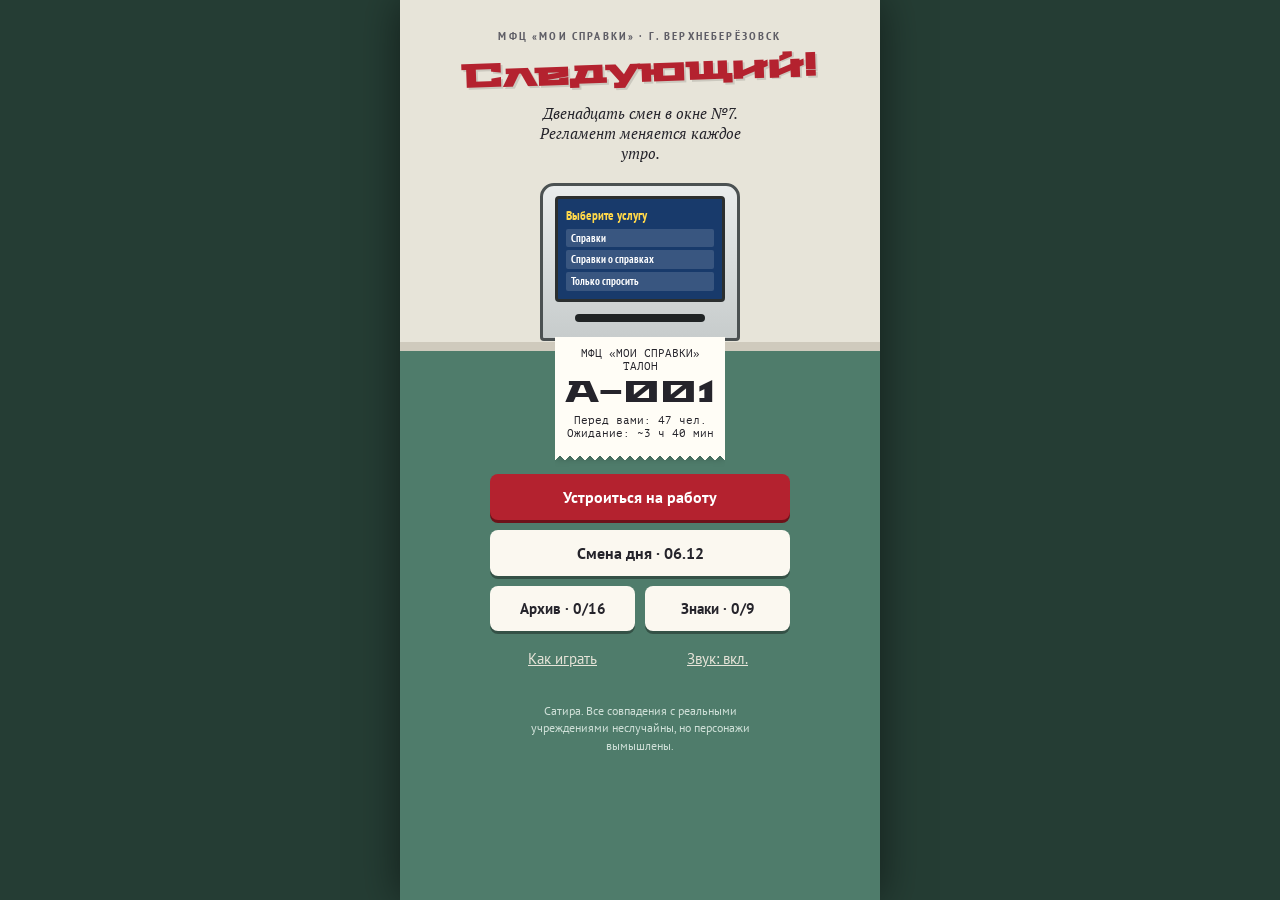
==== okno7/index.html @ 4972ace2 "okno7: difficulty levels, daily shift, achievements, run review, help and hotkeys, link preview - th" ====
<!doctype html>
<html lang="ru">
<head>
<meta charset="utf-8">
<meta name="viewport" content="width=device-width,initial-scale=1,viewport-fit=cover">
<title>Следующий!</title>
<meta name="apple-mobile-web-app-capable" content="yes">
<meta name="mobile-web-app-capable" content="yes">
<meta name="apple-mobile-web-app-status-bar-style" content="black-translucent">
<meta name="apple-mobile-web-app-title" content="Следующий!">
<meta name="theme-color" content="#253d34">
<meta name="format-detection" content="telephone=no">
<meta name="description" content="Браузерная игра-сатира: двенадцать смен в окне №7 МФЦ. Сверяйте документы, ставьте печати, не берите конверты. Регламент меняется каждое утро.">
<link rel="icon" type="image/png" href="apple-touch-icon.png">
<link rel="apple-touch-icon" href="apple-touch-icon.png">
<meta property="og:type" content="website">
<meta property="og:site_name" content="Следующий!">
<meta property="og:title" content="Следующий! — игра про окно №7">
<meta property="og:description" content="Двенадцать смен в МФЦ: печати, подделки, конверты и пирожки. Регламент меняется каждое утро.">
<meta property="og:url" content="https://ngrpv.github.io/okno7/">
<meta property="og:image" content="https://ngrpv.github.io/okno7/og.png">
<meta property="og:image:width" content="1200">
<meta property="og:image:height" content="630">
<meta property="og:locale" content="ru_RU">
<meta name="twitter:card" content="summary_large_image">
<link rel="stylesheet" href="css/fonts.css">
<link rel="stylesheet" href="css/style.css">
</head>
<body>

<div id="app">
  <!-- TITLE -->
  <section class="screen" id="s-title">
    <div class="t-kicker">МФЦ «Мои справки» · г. Верхнеберёзовск</div>
    <h1 class="t-title">Следующий!</h1>
    <p class="t-sub">Двенадцать смен в окне №7. Регламент меняется каждое утро.</p>
    <div class="kiosk" aria-hidden="true">
      <div class="kiosk-body">
        <div class="kiosk-screen"><b>Выберите услугу</b><span>Справки</span><span>Справки о справках</span><span>Только спросить</span></div>
        <div class="kiosk-slot"></div>
      </div>
      <div class="ticket">МФЦ «МОИ СПРАВКИ»<br>ТАЛОН<div class="tn">А-001</div>Перед вами: 47 чел.<br>Ожидание: ~3 ч 40 мин</div>
    </div>
    <div class="t-buttons">
      <button class="btn primary" id="b-new">Устроиться на работу</button>
      <button class="btn" id="b-cont" hidden>Продолжить</button>
      <button class="btn" id="b-daily">Смена дня</button>
      <div class="t-row"><button class="btn" id="b-arch">Архив газет</button><button class="btn" id="b-ach">Знаки отличия</button></div>
      <div class="t-row"><button class="btn ghost" id="b-help">Как играть</button><button class="btn ghost" id="b-mute">Звук: вкл.</button></div>
    </div>
    <p class="t-foot">Сатира. Все совпадения с реальными учреждениями неслучайны, но персонажи вымышлены.</p>
  </section>

  <!-- ROLE -->
  <section class="screen deskbg" id="s-role" hidden>
    <div class="scroll" id="roles"></div>
    <div class="bottombar"><button class="btn" id="b-roleback">Назад</button></div>
  </section>

  <!-- ARCHIVE -->
  <section class="screen deskbg" id="s-arch" hidden>
    <div class="scroll" id="arch"></div>
    <div class="bottombar"><button class="btn primary" id="b-archback">Назад</button></div>
  </section>

  <!-- CONTRACT -->
  <section class="screen deskbg" id="s-sign" hidden>
    <div class="scroll">
      <div class="sheetpaper" id="contract"></div>
    </div>
    <div class="bottombar"><button class="btn primary" id="b-signed">Подписать</button></div>
  </section>

  <!-- BRIEF -->
  <section class="screen deskbg" id="s-brief" hidden>
    <div class="scroll" id="brief"></div>
    <div class="bottombar"><button class="btn primary" id="b-open">Открыть окно</button></div>
  </section>

  <!-- WORK -->
  <section class="screen" id="s-work" hidden>
    <header class="hud">
      <div class="hud-l"><b id="h-day">День 1</b><span class="hud-date f" data-today id="h-date">пн 19.10</span></div>
      <div class="hud-clock" id="h-clock">09:00</div>
      <div class="hud-r"><b id="h-money">0 ₽</b><span id="h-plan">план 0/3</span></div>
      <div class="meters">
        <span class="meter" id="m-loy">Начальство<i><u></u></i></span>
        <span class="meter" id="m-com">Жалобы<i><u></u></i></span>
        <span class="meter" id="m-sus">ОБЭП<i><u></u></i></span>
      </div>
    </header>
    <div class="scene" id="scene">
      <div class="led" id="led">А-000 → ОКНО 7</div>
      <svg class="wclock" viewBox="0 0 44 44" aria-hidden="true"><circle cx="22" cy="22" r="20" fill="#fbfaf4" stroke="#2b2b2b" stroke-width="3"/><g stroke="#2b2b2b" stroke-width="1.5" id="wticks"></g><line id="hh" x1="22" y1="22" x2="22" y2="12" stroke="#2b2b2b" stroke-width="2.6" stroke-linecap="round"/><line id="mh" x1="22" y1="22" x2="22" y2="7" stroke="#2b2b2b" stroke-width="1.6" stroke-linecap="round"/><circle cx="22" cy="22" r="1.8" fill="#b4222f"/></svg>
      <div class="notice"><b>Уважаемые граждане!</b>Окно №7 работает с 9:00 до 18:00. Перерыв с 13:00 до 14:00. Технический перерыв — по мере необходимости.</div>
      <div class="poster" id="poster">Госуслуги — это просто!</div>
      <div class="queue" id="queue" aria-hidden="true"><span style="left:30%;transform:scale(.8)"></span><span style="left:44%;transform:scale(.9);opacity:.45"></span><span style="left:18%;transform:scale(.7);opacity:.4"></span></div>
      <div class="blogger" id="blogger" hidden aria-hidden="true"><i></i><span>● REC</span></div>
      <div class="citizen out-r" id="cit"></div>
      <div class="glass"><div class="grille"></div><span class="glass-label">ОКНО №7</span></div>
      <div class="blinds" id="blinds"><span id="blinds-t">Перерыв<br>13:00–14:00</span></div>
      <div class="counter"></div>
      <div class="bubble hidden" id="bubble"><p id="bubble-t"></p></div>
      <button class="askbtn" id="b-ask" hidden>Спросить</button>
    </div>
    <div class="desk" id="desk">
      <div class="tray" id="tray" aria-hidden="true"><span>Лоток для документов</span></div>
      <div class="retcue" id="retcue" hidden aria-hidden="true">↑ смахните документы в лоток</div>
      <div class="tabs" id="tabs"></div>
      <div class="carousel" id="car"></div>
      <div class="desk-empty" id="desk-empty"></div>
      <div class="hint" id="hint" hidden><span id="hint-t"></span><button id="hint-x" aria-label="Скрыть подсказку">×</button></div>
      <button class="envelope" id="env" hidden aria-label="Подношение"></button>
    </div>
    <div class="actions">
      <div class="tools">
        <button class="tool" id="b-book" aria-label="Регламент" aria-keyshortcuts="B"></button>
        <button class="tool" id="b-insp" aria-pressed="false" aria-label="Режим сверки" aria-keyshortcuts="S"></button>
        <button class="tool" id="b-phone" aria-label="Телефон" aria-keyshortcuts="T"></button>
      </div>
      <div class="stamps" id="stamps">
        <button class="stampbtn" id="b-ok" aria-label="Принято" aria-keyshortcuts="Y"></button>
        <button class="stampbtn" id="b-no" aria-label="Отказано" aria-keyshortcuts="N"></button>
      </div>
      <button class="nextbtn" id="b-next" hidden>Следующий!</button>
      <button class="nextbtn retbtn" id="b-ret" hidden>Вернуть ↑</button>
    </div>
  </section>

  <!-- EVENING -->
  <section class="screen deskbg" id="s-eve" hidden>
    <div class="scroll" id="eve"></div>
    <div class="bottombar" id="eve-bar"></div>
  </section>

  <!-- ENDING -->
  <section class="screen deskbg" id="s-end" hidden>
    <div class="scroll" id="end"></div>
    <div class="bottombar endbar"><button class="btn primary" id="b-replay" hidden>Переиграть день</button><button class="btn" id="b-restart">Начать заново</button><button class="btn" id="b-share" hidden>Поделиться</button><button class="btn" id="b-endarch">Архив</button></div>
  </section>

  <div class="scrim" id="scrim" hidden></div>
  <div class="sheet" id="sheet" hidden><div class="sheet-h"><h3 id="sheet-t"></h3><button id="sheet-x">Закрыть</button></div><div class="sheet-b" id="sheet-b"></div></div>
  <div class="modal" id="modal" hidden></div>
  <div class="slip" id="slip" hidden></div>
  <div class="toast" id="toast" hidden></div>
</div>

<svg width="0" height="0" style="position:absolute" aria-hidden="true" focusable="false">
  <defs>
    <filter id="ink" x="-8%" y="-8%" width="116%" height="116%">
      <feTurbulence type="fractalNoise" baseFrequency="1.2" numOctaves="2" seed="4" result="n"/>
      <feColorMatrix in="n" type="matrix" values="0 0 0 0 0  0 0 0 0 0  0 0 0 0 0  -1.9 0 0 0 1.55" result="m"/>
      <feComposite in="SourceGraphic" in2="m" operator="in" result="c"/>
      <feTurbulence type="fractalNoise" baseFrequency="0.04" numOctaves="2" seed="9" result="w"/>
      <feDisplacementMap in="c" in2="w" scale="3" xChannelSelector="R" yChannelSelector="G"/>
    </filter>
    <filter id="inkH" x="-8%" y="-8%" width="116%" height="116%">
      <feTurbulence type="fractalNoise" baseFrequency="0.9" numOctaves="3" seed="2" result="n"/>
      <feColorMatrix in="n" type="matrix" values="0 0 0 0 0  0 0 0 0 0  0 0 0 0 0  -1.6 0 0 0 1.5" result="m"/>
      <feComposite in="SourceGraphic" in2="m" operator="in" result="c"/>
      <feTurbulence type="fractalNoise" baseFrequency="0.03" numOctaves="2" seed="5" result="w"/>
      <feDisplacementMap in="c" in2="w" scale="4" xChannelSelector="R" yChannelSelector="G"/>
    </filter>
  </defs>
</svg>

<script src="js/util.js"></script>
<script src="js/sound.js"></script>
<script src="js/graphics.js"></script>
<script src="js/data-people.js"></script>
<script src="js/data-rules.js"></script>
<script src="js/data-days.js"></script>
<script src="js/state.js"></script>
<script src="js/arcs.js"></script>
<script src="js/visitors.js"></script>
<script src="js/docs.js"></script>
<script src="js/screens.js"></script>
<script src="js/shift.js"></script>
<script src="js/inspect.js"></script>
<script src="js/decision.js"></script>
<script src="js/evening.js"></script>
<script src="js/achievements.js"></script>
<script src="js/help.js"></script>
<script src="js/daily.js"></script>
<script src="js/endings.js"></script>
<script src="js/keys.js"></script>
<script src="js/main.js"></script>
</body>
</html>
---- okno7/css/fonts.css ----
/* PT Sans / PT Sans Narrow / PT Serif / PT Mono / Bad Script / Press Start 2P / Stalinist One (SIL OFL, Google Fonts), только кириллица и латиница */
@font-face {font-family: 'Bad Script';font-style: normal;font-weight: 400;font-display: swap;src: url(../fonts/bad-script-400-cyrillic.woff2) format('woff2');unicode-range: U+0301, U+0400-045F, U+0490-0491, U+04B0-04B1, U+2116;}
@font-face {font-family: 'Bad Script';font-style: normal;font-weight: 400;font-display: swap;src: url(../fonts/bad-script-400-latin.woff2) format('woff2');unicode-range: U+0000-00FF, U+0131, U+0152-0153, U+02BB-02BC, U+02C6, U+02DA, U+02DC, U+0304, U+0308, U+0329, U+2000-206F, U+20AC, U+2122, U+2191, U+2193, U+2212, U+2215, U+FEFF, U+FFFD;}
@font-face {font-family: 'PT Mono';font-style: normal;font-weight: 400;font-display: swap;src: url(../fonts/pt-mono-400-cyrillic.woff2) format('woff2');unicode-range: U+0301, U+0400-045F, U+0490-0491, U+04B0-04B1, U+2116;}
@font-face {font-family: 'PT Mono';font-style: normal;font-weight: 400;font-display: swap;src: url(../fonts/pt-mono-400-latin.woff2) format('woff2');unicode-range: U+0000-00FF, U+0131, U+0152-0153, U+02BB-02BC, U+02C6, U+02DA, U+02DC, U+0304, U+0308, U+0329, U+2000-206F, U+20AC, U+2122, U+2191, U+2193, U+2212, U+2215, U+FEFF, U+FFFD;}
@font-face {font-family: 'PT Sans';font-style: italic;font-weight: 400;font-display: swap;src: url(../fonts/pt-sans-400-italic-cyrillic.woff2) format('woff2');unicode-range: U+0301, U+0400-045F, U+0490-0491, U+04B0-04B1, U+2116;}
@font-face {font-family: 'PT Sans';font-style: italic;font-weight: 400;font-display: swap;src: url(../fonts/pt-sans-400-italic-latin.woff2) format('woff2');unicode-range: U+0000-00FF, U+0131, U+0152-0153, U+02BB-02BC, U+02C6, U+02DA, U+02DC, U+0304, U+0308, U+0329, U+2000-206F, U+20AC, U+2122, U+2191, U+2193, U+2212, U+2215, U+FEFF, U+FFFD;}
@font-face {font-family: 'PT Sans';font-style: normal;font-weight: 400;font-display: swap;src: url(../fonts/pt-sans-400-cyrillic.woff2) format('woff2');unicode-range: U+0301, U+0400-045F, U+0490-0491, U+04B0-04B1, U+2116;}
@font-face {font-family: 'PT Sans';font-style: normal;font-weight: 400;font-display: swap;src: url(../fonts/pt-sans-400-latin.woff2) format('woff2');unicode-range: U+0000-00FF, U+0131, U+0152-0153, U+02BB-02BC, U+02C6, U+02DA, U+02DC, U+0304, U+0308, U+0329, U+2000-206F, U+20AC, U+2122, U+2191, U+2193, U+2212, U+2215, U+FEFF, U+FFFD;}
@font-face {font-family: 'PT Sans';font-style: normal;font-weight: 700;font-display: swap;src: url(../fonts/pt-sans-700-cyrillic.woff2) format('woff2');unicode-range: U+0301, U+0400-045F, U+0490-0491, U+04B0-04B1, U+2116;}
@font-face {font-family: 'PT Sans';font-style: normal;font-weight: 700;font-display: swap;src: url(../fonts/pt-sans-700-latin.woff2) format('woff2');unicode-range: U+0000-00FF, U+0131, U+0152-0153, U+02BB-02BC, U+02C6, U+02DA, U+02DC, U+0304, U+0308, U+0329, U+2000-206F, U+20AC, U+2122, U+2191, U+2193, U+2212, U+2215, U+FEFF, U+FFFD;}
@font-face {font-family: 'PT Sans Narrow';font-style: normal;font-weight: 400;font-display: swap;src: url(../fonts/pt-sans-narrow-400-cyrillic.woff2) format('woff2');unicode-range: U+0301, U+0400-045F, U+0490-0491, U+04B0-04B1, U+2116;}
@font-face {font-family: 'PT Sans Narrow';font-style: normal;font-weight: 400;font-display: swap;src: url(../fonts/pt-sans-narrow-400-latin.woff2) format('woff2');unicode-range: U+0000-00FF, U+0131, U+0152-0153, U+02BB-02BC, U+02C6, U+02DA, U+02DC, U+0304, U+0308, U+0329, U+2000-206F, U+20AC, U+2122, U+2191, U+2193, U+2212, U+2215, U+FEFF, U+FFFD;}
@font-face {font-family: 'PT Sans Narrow';font-style: normal;font-weight: 700;font-display: swap;src: url(../fonts/pt-sans-narrow-700-cyrillic.woff2) format('woff2');unicode-range: U+0301, U+0400-045F, U+0490-0491, U+04B0-04B1, U+2116;}
@font-face {font-family: 'PT Sans Narrow';font-style: normal;font-weight: 700;font-display: swap;src: url(../fonts/pt-sans-narrow-700-latin.woff2) format('woff2');unicode-range: U+0000-00FF, U+0131, U+0152-0153, U+02BB-02BC, U+02C6, U+02DA, U+02DC, U+0304, U+0308, U+0329, U+2000-206F, U+20AC, U+2122, U+2191, U+2193, U+2212, U+2215, U+FEFF, U+FFFD;}
@font-face {font-family: 'PT Serif';font-style: italic;font-weight: 400;font-display: swap;src: url(../fonts/pt-serif-400-italic-cyrillic.woff2) format('woff2');unicode-range: U+0301, U+0400-045F, U+0490-0491, U+04B0-04B1, U+2116;}
@font-face {font-family: 'PT Serif';font-style: italic;font-weight: 400;font-display: swap;src: url(../fonts/pt-serif-400-italic-latin.woff2) format('woff2');unicode-range: U+0000-00FF, U+0131, U+0152-0153, U+02BB-02BC, U+02C6, U+02DA, U+02DC, U+0304, U+0308, U+0329, U+2000-206F, U+20AC, U+2122, U+2191, U+2193, U+2212, U+2215, U+FEFF, U+FFFD;}
@font-face {font-family: 'PT Serif';font-style: normal;font-weight: 400;font-display: swap;src: url(../fonts/pt-serif-400-cyrillic.woff2) format('woff2');unicode-range: U+0301, U+0400-045F, U+0490-0491, U+04B0-04B1, U+2116;}
@font-face {font-family: 'PT Serif';font-style: normal;font-weight: 400;font-display: swap;src: url(../fonts/pt-serif-400-latin.woff2) format('woff2');unicode-range: U+0000-00FF, U+0131, U+0152-0153, U+02BB-02BC, U+02C6, U+02DA, U+02DC, U+0304, U+0308, U+0329, U+2000-206F, U+20AC, U+2122, U+2191, U+2193, U+2212, U+2215, U+FEFF, U+FFFD;}
@font-face {font-family: 'PT Serif';font-style: normal;font-weight: 700;font-display: swap;src: url(../fonts/pt-serif-700-cyrillic.woff2) format('woff2');unicode-range: U+0301, U+0400-045F, U+0490-0491, U+04B0-04B1, U+2116;}
@font-face {font-family: 'PT Serif';font-style: normal;font-weight: 700;font-display: swap;src: url(../fonts/pt-serif-700-latin.woff2) format('woff2');unicode-range: U+0000-00FF, U+0131, U+0152-0153, U+02BB-02BC, U+02C6, U+02DA, U+02DC, U+0304, U+0308, U+0329, U+2000-206F, U+20AC, U+2122, U+2191, U+2193, U+2212, U+2215, U+FEFF, U+FFFD;}
@font-face {font-family: 'Press Start 2P';font-style: normal;font-weight: 400;font-display: swap;src: url(../fonts/press-start-2p-400-cyrillic.woff2) format('woff2');unicode-range: U+0301, U+0400-045F, U+0490-0491, U+04B0-04B1, U+2116;}
@font-face {font-family: 'Press Start 2P';font-style: normal;font-weight: 400;font-display: swap;src: url(../fonts/press-start-2p-400-latin.woff2) format('woff2');unicode-range: U+0000-00FF, U+0131, U+0152-0153, U+02BB-02BC, U+02C6, U+02DA, U+02DC, U+0304, U+0308, U+0329, U+2000-206F, U+20AC, U+2122, U+2191, U+2193, U+2212, U+2215, U+FEFF, U+FFFD;}
@font-face {font-family: 'Stalinist One';font-style: normal;font-weight: 400;font-display: swap;src: url(../fonts/stalinist-one-400-cyrillic.woff2) format('woff2');unicode-range: U+0301, U+0400-045F, U+0490-0491, U+04B0-04B1, U+2116;}
@font-face {font-family: 'Stalinist One';font-style: normal;font-weight: 400;font-display: swap;src: url(../fonts/stalinist-one-400-latin.woff2) format('woff2');unicode-range: U+0000-00FF, U+0131, U+0152-0153, U+02BB-02BC, U+02C6, U+02DA, U+02DC, U+0304, U+0308, U+0329, U+2000-206F, U+20AC, U+2122, U+2191, U+2193, U+2212, U+2215, U+FEFF, U+FFFD;}
---- okno7/css/style.css ----
/* Layout: one phone-width column. Window scene on top (oil-painted wall, glass, citizen), laminate desk with paper below, rubber stamps under the thumb.
   One committed look — казённый интерьер — so the palette is fixed rather than theme-switched. */
:root{
  --wall:#4f7c6b; --wall-dk:#37584c; --wall-deep:#253d34;
  --whitewash:#e7e4d9; --desk:#c4c9c8; --desk-dk:#9fa6a6;
  --paper:#fbf8f0; --paper-2:#f1ebdb; --ink:#25242b; --ink-soft:#5f5e66;
  --pen-blue:#2443a6; --stamp-violet:#4b3fa3; --stamp-red:#b4222f; --ok:#2e7a48;
  --led:#ff7b1c; --led-bg:#17120e; --hl:rgba(255,224,0,.62);
  --f-display:"Stalinist One","PT Sans Narrow",Impact,sans-serif;
  --f-ui:"PT Sans","Segoe UI",Roboto,Arial,sans-serif;
  --f-narrow:"PT Sans Narrow","Arial Narrow",sans-serif;
  --f-doc:"PT Serif",Georgia,"Times New Roman",serif;
  --f-mono:"PT Mono","Courier New",monospace;
  --f-hand:"Bad Script","Segoe Script","Comic Sans MS",cursive;
  --f-led:"Press Start 2P","PT Mono",monospace;
}
[hidden]{display:none!important}
html,body{height:100%;-webkit-text-size-adjust:100%;text-size-adjust:100%}
body{margin:0;background:var(--wall-deep);color:var(--ink);font-family:var(--f-ui);overflow:hidden;overscroll-behavior:none;-webkit-tap-highlight-color:transparent;-webkit-user-select:none;user-select:none;touch-action:manipulation}
button{font:inherit;color:inherit;cursor:pointer;-webkit-tap-highlight-color:transparent}
button:focus-visible,[tabindex]:focus-visible{outline:3px solid #ffd400;outline-offset:2px}
#app{position:relative;height:100%;max-width:480px;margin:0 auto;overflow:hidden;background:var(--whitewash);box-shadow:0 0 40px rgba(0,0,0,.5)}
.screen{position:absolute;inset:0;display:flex;flex-direction:column;box-sizing:border-box;padding:env(safe-area-inset-top,0px) env(safe-area-inset-right,0px) env(safe-area-inset-bottom,0px) env(safe-area-inset-left,0px)}
.paper-tex{background-color:var(--paper);background-image:var(--noise)}

/* ---------- TITLE ---------- */
#s-title{background:linear-gradient(var(--whitewash) 0 38%,#cfcabd 38% 39%,var(--wall) 39% 100%);align-items:center;justify-content:flex-start;padding:28px 18px 18px;gap:14px;overflow-y:auto}
.t-kicker{font:700 12px var(--f-narrow);letter-spacing:.18em;text-transform:uppercase;color:var(--ink-soft);text-align:center}
.t-title{font-family:var(--f-display);font-size:clamp(20px,7vw,32px);line-height:1;color:var(--stamp-red);text-align:center;margin:0;transform:rotate(-2deg);text-shadow:2px 2px 0 rgba(0,0,0,.12)}
.t-sub{font:italic 15px var(--f-doc);text-align:center;color:var(--ink);max-width:30ch;margin:0}
.kiosk{position:relative;width:200px;margin-top:6px}
.kiosk-body{background:linear-gradient(#e9ecec,#c7cccc);border:3px solid #4b5152;border-radius:14px 14px 4px 4px;padding:10px 12px 16px}
.kiosk-screen{background:#183a6b;border:3px solid #2b2f30;border-radius:4px;color:#fff;padding:8px;font:700 11px var(--f-narrow);line-height:1.35}
.kiosk-screen b{display:block;font-size:13px;margin-bottom:4px;color:#ffd84a}
.kiosk-screen span{display:block;background:rgba(255,255,255,.14);margin-top:3px;padding:2px 5px;border-radius:2px}
.kiosk-slot{height:8px;margin:12px 20px 0;background:#202425;border-radius:4px}
.ticket{position:relative;margin:-4px auto 0;width:150px;background:#fffdf6;font-family:var(--f-mono);font-size:11px;padding:10px 10px 14px;text-align:center;box-shadow:0 4px 8px rgba(0,0,0,.25);animation:ticket 1.6s .3s cubic-bezier(.3,.7,.2,1) both;transform-origin:top}
.ticket::after{content:"";position:absolute;left:0;right:0;bottom:-7px;height:7px;background:linear-gradient(135deg,#fffdf6 33.3%,transparent 33.3%) 0 0/10px 10px,linear-gradient(225deg,#fffdf6 33.3%,transparent 33.3%) 0 0/10px 10px}
.ticket .tn{font:400 30px/1.1 var(--f-display);color:var(--ink);margin:4px 0}
@keyframes ticket{from{clip-path:inset(0 0 100% 0);transform:translateY(-30px)}to{clip-path:inset(0 0 -20px 0);transform:none}}
.t-buttons{display:flex;flex-direction:column;gap:10px;width:100%;max-width:300px;margin-top:6px}
.btn{border:none;border-radius:8px;padding:13px 16px;font:700 16px var(--f-ui);background:var(--paper);box-shadow:0 3px 0 rgba(0,0,0,.35);color:var(--ink)}
.btn:active{transform:translateY(2px);box-shadow:0 1px 0 rgba(0,0,0,.35)}
.btn.primary{background:var(--stamp-red);color:#fff;box-shadow:0 3px 0 #6d1219}
.btn.ghost{background:transparent;box-shadow:none;color:#e7e4d9;text-decoration:underline;font-weight:400;font-size:14px}
.btn[disabled]{opacity:.5}
.t-foot{font:12px var(--f-ui);color:#cfe0d8;text-align:center;max-width:34ch;line-height:1.45}

/* ---------- PAPER SCREENS (contract, brief, evening, ending) ---------- */
.deskbg{background:var(--desk);background-image:var(--speckle)}
.scroll{flex:1;overflow-y:auto;padding:18px 16px 24px;-webkit-overflow-scrolling:touch}
.sheetpaper{position:relative;background-color:var(--paper);background-image:var(--noise);box-shadow:0 1px 0 rgba(0,0,0,.08),0 8px 18px rgba(30,35,35,.3);padding:20px 18px 22px;font-family:var(--f-doc);font-size:14px;line-height:1.45;max-width:440px;margin:0 auto}
.sheetpaper h2{font:700 17px var(--f-doc);text-align:center;letter-spacing:.06em;text-transform:uppercase;margin:10px 0 2px;text-wrap:balance}
.sheetpaper .subj{text-align:center;font-style:italic;margin:0 0 12px}
.sheetpaper p{margin:0 0 8px}
.lh{display:flex;gap:10px;align-items:center;border-bottom:2px solid var(--ink);padding-bottom:8px}
.lh svg{width:44px;height:44px;flex:none}
.lh-t{font:700 11px/1.25 var(--f-narrow);text-transform:uppercase;letter-spacing:.04em}
.lh-n{font:12px var(--f-mono);margin-top:6px;color:var(--ink-soft)}
.newrules{margin:6px 0 10px;padding-left:20px}
.newrules li{margin-bottom:6px;font-weight:700}
.planbox{display:flex;gap:12px;flex-wrap:wrap;border:1px solid rgba(0,0,0,.25);padding:8px 10px;margin:10px 0;font:13px var(--f-mono)}
.planbox b{font-size:15px}
.signrow{position:relative;display:flex;align-items:flex-end;gap:8px;margin-top:16px;min-height:74px;font-size:13px}
.signrow .sig{width:120px;height:52px;color:var(--pen-blue)}
.signrow .stamp{position:absolute;left:38%;top:-12px;width:92px;height:92px;opacity:.9;mix-blend-mode:multiply}
.sticky{position:relative;margin:-10px 6px 16px auto;width:180px;background:#ffe970;padding:14px 12px 12px;font:16px/1.3 var(--f-hand);color:#28306e;transform:rotate(3deg);box-shadow:0 6px 10px rgba(0,0,0,.25);z-index:2}
.sticky::before{content:"";position:absolute;top:-8px;left:50%;width:56px;height:16px;margin-left:-28px;background:rgba(255,255,255,.55);transform:rotate(-4deg)}
.bottombar{flex:none;display:flex;gap:10px;padding:10px 16px 12px;background:linear-gradient(#9da3a4,#8a9091);border-top:2px solid #727879}
.bottombar .btn{flex:1}

/* contract */
.sigpad-wrap{position:relative;margin-top:12px;border-top:1px dashed rgba(0,0,0,.3);padding-top:8px}
.sigpad-wrap .lbl{font:12px var(--f-narrow);color:var(--ink-soft);text-transform:uppercase;letter-spacing:.06em}
#sigpad{display:block;width:100%;height:120px;background:repeating-linear-gradient(transparent 0 92px,rgba(36,67,166,.35) 92px 93px,transparent 93px 120px);touch-action:none;cursor:crosshair}
.sig-actions{display:flex;justify-content:space-between;gap:8px;margin-top:6px}
.linkbtn{background:none;border:none;color:var(--pen-blue);text-decoration:underline;font:14px var(--f-ui);padding:8px 0}

/* ---------- WORK ---------- */
#s-work{background:var(--desk)}
.hud{flex:none;display:grid;grid-template-columns:1fr auto 1fr;align-items:center;gap:6px;padding:6px 10px 5px;background:var(--wall-deep);color:var(--whitewash);font:13px var(--f-narrow);position:relative;z-index:6}
.hud-l{display:flex;flex-direction:column;line-height:1.15}
.hud-l b{font-size:14px;letter-spacing:.04em;text-transform:uppercase}
.hud-date{color:#bcd3c9;border-radius:3px;padding:0 2px;margin-left:-2px;width:max-content}
.hud-clock{font:16px var(--f-led);color:var(--led);text-shadow:0 0 6px rgba(255,123,28,.7);background:var(--led-bg);padding:6px 8px;border-radius:3px}
.hud-r{display:flex;flex-direction:column;align-items:flex-end;line-height:1.15;font-variant-numeric:tabular-nums}
.hud-r b{font-size:15px}
.meters{grid-column:1/-1;display:flex;gap:10px;align-items:center}
.meter{flex:1;display:flex;align-items:center;gap:5px;font:700 10px var(--f-narrow);text-transform:uppercase;letter-spacing:.06em;color:#bcd3c9}
.meter i{flex:1;height:6px;background:rgba(255,255,255,.15);border-radius:3px;overflow:hidden;display:block}
.meter i u{display:block;height:100%;width:50%;background:#9fd4b6;transition:width .5s}
.meter.bad i u{background:#ff8a6a}
.helpbtn{position:absolute;right:8px;top:6px;display:none}

.scene{position:relative;flex:none;height:clamp(196px,33%,300px);overflow:hidden;background:linear-gradient(180deg,var(--whitewash) 0 54%,#cdc8bb 54% 55.5%,var(--wall) 55.5% 100%)}
.scene::before{content:"";position:absolute;left:0;right:0;top:55.5%;bottom:0;background:linear-gradient(100deg,rgba(255,255,255,.0) 20%,rgba(255,255,255,.12) 32%,rgba(255,255,255,0) 44%)}
.led{position:absolute;left:10px;top:9px;z-index:1;background:var(--led-bg);border:3px solid #33302d;border-radius:3px;padding:6px 7px 5px;font:8px/1.5 var(--f-led);color:var(--led);text-shadow:0 0 4px rgba(255,120,30,.85);letter-spacing:1px;white-space:nowrap}
.led::after{content:"";position:absolute;inset:0;background:radial-gradient(circle,transparent 0 .55px,rgba(0,0,0,.6) .9px) 0 0/2px 2px;pointer-events:none}
.wclock{position:absolute;right:10px;top:8px;width:42px;height:42px;z-index:1}
.notice{position:absolute;left:12px;top:56px;width:84px;background:#fffdf3;padding:5px 5px 6px;font:7px/1.25 var(--f-doc);color:#333;transform:rotate(-2.5deg);box-shadow:0 2px 3px rgba(0,0,0,.2)}
.notice b{display:block;font:700 8px var(--f-narrow);text-transform:uppercase;letter-spacing:.04em;margin-bottom:2px}
.notice::before{content:"";position:absolute;top:-5px;left:30px;width:26px;height:10px;background:rgba(255,255,255,.6);transform:rotate(4deg)}
.poster{position:absolute;left:104px;top:42px;width:56px;height:74px;background:linear-gradient(160deg,#2563b8 0 48%,#e2333c 48% 100%);color:#fff;font:700 7px/1.1 var(--f-narrow);padding:5px;text-transform:uppercase;transform:rotate(1.5deg);box-shadow:0 2px 3px rgba(0,0,0,.25)}
.poster svg{width:24px;height:24px;background:#fff;padding:2px;margin-top:6px;display:block}
.queue{position:absolute;left:0;right:0;bottom:16px;height:46%;pointer-events:none;z-index:0}
.queue span{position:absolute;bottom:0;width:58px;height:84px;border-radius:30px 30px 0 0;background:#3c5f53;transform-origin:50% 100%}
.queue span::before{content:"";position:absolute;left:50%;top:-30px;width:34px;height:38px;margin-left:-17px;border-radius:50%;background:inherit}
.citizen{position:absolute;right:4%;bottom:14px;height:84%;aspect-ratio:200/230;z-index:2;transition:transform .45s cubic-bezier(.3,.8,.3,1),opacity .35s}
.citizen.out-r{transform:translateX(70%);opacity:0}
.citizen.out-l{transform:translateX(-120%);opacity:0;transition-duration:.6s}
.citizen svg{width:100%;height:100%;display:block;overflow:visible}
.citizen .bob{animation:bob 3.2s ease-in-out infinite;transform-origin:50% 100%}
@keyframes bob{50%{transform:translateY(1.5px) scaleY(.993)}}
.citizen .eyes{animation:blink 4.6s infinite;transform-box:fill-box;transform-origin:center}
@keyframes blink{0%,95%,100%{transform:scaleY(1)}97%{transform:scaleY(.1)}}
.m-open{display:none}
.citizen.talking .m-open{display:inline;animation:talk .22s steps(2) infinite}
.citizen.talking .m-shut{animation:talk .22s steps(2) infinite reverse}
@keyframes talk{0%{opacity:1}100%{opacity:0}}
.inspect .citizen{cursor:pointer}
.citizen.sel::after{content:"";position:absolute;inset:6% 18% 30%;border:3px solid #ffd400;border-radius:50%;box-shadow:0 0 0 3px rgba(255,212,0,.3)}
.glass{position:absolute;inset:5px 5px 14px;z-index:3;pointer-events:none;border:6px solid #b8bec0;border-bottom:0;border-radius:3px 3px 0 0;background:linear-gradient(112deg,transparent 0 22%,rgba(255,255,255,.2) 22% 25%,transparent 25% 29%,rgba(255,255,255,.12) 29% 37%,transparent 37% 100%),rgba(205,228,232,.07)}
.grille{position:absolute;right:42%;top:60%;width:40px;height:40px;border-radius:50%;background:radial-gradient(circle,rgba(30,40,40,.28) 1.3px,transparent 1.9px) 0 0/7px 7px}
.glass-label{position:absolute;left:8px;bottom:8px;background:#1d4f8f;color:#fff;font:700 10px var(--f-narrow);letter-spacing:.08em;padding:3px 6px;border-radius:2px}
.counter{position:absolute;left:0;right:0;bottom:0;height:16px;z-index:4;background:linear-gradient(#dadddc,#a9aeaf);border-top:2px solid #868c8d}
.counter::after{content:"";position:absolute;right:16%;width:34%;bottom:3px;height:7px;background:#25292a;border-radius:4px 4px 1px 1px}
.blinds{position:absolute;inset:0 0 14px;z-index:5;background:repeating-linear-gradient(#d8dcd9 0 9px,#aeb4b2 9px 10px,#c3c8c6 10px 11px);transform:translateY(-102%);transition:transform .7s cubic-bezier(.5,0,.3,1);display:flex;align-items:center;justify-content:center}
.blinds.down{transform:none}
.blinds span{background:#fffdf4;border:2px solid var(--ink);padding:8px 12px;font:700 13px var(--f-narrow);text-transform:uppercase;letter-spacing:.06em;transform:rotate(-3deg);text-align:center;line-height:1.25}
.bubble{position:absolute;left:10px;top:56px;z-index:5;max-width:50%;background:#fffef7;border:2px solid var(--ink);border-radius:12px;padding:7px 10px 8px;font:14px/1.3 var(--f-ui);box-shadow:2px 3px 0 rgba(0,0,0,.18);transition:opacity .2s}
.bubble::after{content:"";position:absolute;right:-11px;top:18px;width:14px;height:14px;background:#fffef7;border:2px solid var(--ink);border-left:0;border-bottom:0;transform:rotate(45deg) skew(10deg,10deg)}
.bubble p{margin:0}
.bubble.hidden{opacity:0;pointer-events:none}

.desk{position:relative;flex:1 1 auto;min-height:0;display:flex;flex-direction:column;background-color:var(--desk);background-image:var(--speckle);box-shadow:inset 0 10px 10px -8px rgba(0,0,0,.4)}
.tabs{flex:none;display:flex;gap:6px;padding:8px 12px 0;overflow-x:auto;scrollbar-width:none;min-height:32px}
.tabs::-webkit-scrollbar{display:none}
.tab{flex:none;border:1px solid rgba(0,0,0,.12);border-radius:3px;background:rgba(255,255,255,.4);color:var(--ink-soft);font:700 11px var(--f-narrow);text-transform:uppercase;letter-spacing:.06em;padding:4px 9px}
.tab.on{background:var(--paper);color:var(--ink);box-shadow:0 1px 2px rgba(0,0,0,.2)}
.carousel{flex:1;min-height:0;display:flex;gap:14px;overflow-x:auto;overflow-y:hidden;scroll-snap-type:x mandatory;padding:8px 7% 8px;scrollbar-width:none}
.carousel::-webkit-scrollbar{display:none}
.carousel::after{content:"";flex:0 0 1px}
.docwrap{flex:0 0 86%;max-width:390px;scroll-snap-align:center;overflow-y:auto;padding:4px 5px 14px;animation:dropin .4s cubic-bezier(.2,.9,.3,1.1) both}
.docwrap.leave{animation:leave .45s ease-in forwards}
@keyframes dropin{from{transform:translateY(-60px) rotate(-4deg);opacity:0}}
@keyframes leave{to{transform:translateY(-120%) rotate(3deg);opacity:0}}
.desk-empty{position:absolute;inset:40px 20px 20px;display:flex;flex-direction:column;align-items:center;justify-content:center;gap:6px;text-align:center;color:#666d6e;font:14px var(--f-ui);pointer-events:none}
.desk-empty .mug{width:64px;height:64px}
.hint{position:absolute;left:10px;right:10px;bottom:8px;z-index:4;background:#fff7b8;border:1px solid #d9c55a;border-radius:6px;padding:7px 30px 7px 10px;font:13px/1.35 var(--f-ui);box-shadow:0 3px 8px rgba(0,0,0,.2)}
.hint button{position:absolute;right:4px;top:2px;border:none;background:none;font-size:18px;padding:4px 8px;color:#6b5d10}
.envelope{position:absolute;left:10px;bottom:8px;z-index:5;width:96px;height:66px;border:none;background:none;padding:0;animation:slidein .5s cubic-bezier(.2,.9,.3,1.2) both}
.envelope svg{width:100%;height:100%;filter:drop-shadow(0 4px 4px rgba(0,0,0,.3))}
@keyframes slidein{from{transform:translate(-120%,10px) rotate(-20deg)}}

.actions{flex:none;display:flex;gap:8px;align-items:stretch;padding:8px 8px 9px;background:linear-gradient(#a2a8a9,#8a9091);border-top:2px solid #727879;position:relative;z-index:6}
.tools{display:flex;gap:5px}
.tool{position:relative;width:52px;min-height:52px;display:flex;flex-direction:column;align-items:center;justify-content:center;gap:2px;background:#eceeea;border:none;border-radius:8px;padding:5px 2px 4px;font:700 9.5px var(--f-narrow);text-transform:uppercase;letter-spacing:.03em;color:var(--ink);box-shadow:0 3px 0 #5d6364}
.tool svg{width:26px;height:24px}
.tool:active{transform:translateY(2px);box-shadow:0 1px 0 #5d6364}
.tool[aria-pressed="true"]{background:#ffe45c;box-shadow:0 3px 0 #9a7d00}
.tool.ringing{animation:ring .5s infinite;background:#ffd1c9}
@keyframes ring{0%,100%{transform:rotate(0)}20%{transform:rotate(-9deg)}40%{transform:rotate(9deg)}60%{transform:rotate(-6deg)}80%{transform:rotate(6deg)}}
.stamps{flex:1;display:flex;gap:6px;min-width:0}
.stampbtn{touch-action:none;flex:1;min-width:0;border:none;border-radius:8px;background:var(--paper);background-image:var(--noise);box-shadow:0 3px 0 #5d6364;padding:4px 3px;display:flex;align-items:center;justify-content:center}
.stampbtn svg{width:100%;max-height:46px}
.stampbtn:active{transform:translateY(2px);box-shadow:0 1px 0 #5d6364}
.stampbtn[disabled]{opacity:.45}
.nextbtn{flex:1;border:none;border-radius:8px;background:var(--stamp-red);color:#fff;font:400 clamp(14px,4.4vw,19px) var(--f-display);letter-spacing:.02em;box-shadow:0 4px 0 #6d1219;padding:6px}
.nextbtn:active{transform:translateY(3px);box-shadow:0 1px 0 #6d1219}

/* ---------- DOCUMENTS ---------- */
.doc{position:relative;transform:rotate(var(--tilt,0deg));font-family:var(--f-doc);font-size:12.5px;line-height:1.35;color:var(--ink);box-shadow:0 1px 0 rgba(0,0,0,.08),0 6px 14px rgba(30,35,35,.28)}
.lbl{font:10px var(--f-narrow);text-transform:uppercase;letter-spacing:.05em;color:var(--ink-soft)}
.hand{font-family:var(--f-hand);font-size:16px;color:var(--ink);line-height:1.15}
.f{position:relative;border-radius:2px}
.f.blk{display:block}
.inspect .f{cursor:pointer;outline:1.5px dashed rgba(180,34,47,.45);outline-offset:1px}
.f.sel{background-image:linear-gradient(transparent 8%,var(--hl) 8% 92%,transparent 92%);background-repeat:no-repeat;animation:hl .25s ease-out both}
@keyframes hl{from{background-size:0 100%}to{background-size:100% 100%}}
.f.okflash{box-shadow:0 0 0 2px rgba(46,122,72,.7)}
.pen{position:absolute;left:-7px;right:-7px;top:-6px;bottom:-6px;width:calc(100% + 14px);height:calc(100% + 12px);pointer-events:none;overflow:visible;z-index:3}
.pen path{fill:none;stroke:#d0142a;stroke-width:2.2;stroke-linecap:round;stroke-dasharray:1;stroke-dashoffset:1;animation:draw .5s ease-out forwards}
@keyframes draw{to{stroke-dashoffset:0}}
.sig{display:inline-block;vertical-align:middle;overflow:visible}
.sig path{fill:none;stroke:currentColor;stroke-width:2.3;stroke-linecap:round;stroke-linejoin:round}
.sig.anim path{stroke-dasharray:1;stroke-dashoffset:1;animation:draw .8s ease-out forwards;animation-delay:calc(var(--i,0)*.28s + var(--d,0s))}
.imprint{position:absolute;pointer-events:none;mix-blend-mode:multiply;z-index:4;animation:slam .3s cubic-bezier(.2,1.3,.4,1) both}
@keyframes slam{0%{transform:scale(1.8) rotate(var(--r,0deg));opacity:0}55%{opacity:1}100%{transform:scale(1) rotate(var(--r,0deg));opacity:.92}}
.shake{animation:shake .28s}
@keyframes shake{25%{transform:translate(2px,-1px)}50%{transform:translate(-2px,1px)}75%{transform:translate(1px,1px)}}

/* application */
.d-app{background-color:var(--paper);background-image:var(--noise);padding:14px 14px 12px}
.app-to{margin-left:34%;font-size:11.5px;line-height:1.4}
.app-to .hand{display:inline-block;font-size:15px}
.app-h{font:700 14px var(--f-doc);text-transform:uppercase;letter-spacing:.2em;text-align:center;margin:10px 0 6px}
.app-row{margin:0 0 5px;padding-bottom:3px;border-bottom:1px solid rgba(37,36,43,.18)}
.d-app .hand{color:var(--ink-c)}
.app-gosu{margin:6px 0 4px;font-size:11.5px}
.app-gosu .f{display:block;padding:2px 0}
.gbox{display:inline-flex;align-items:center;gap:3px;margin-right:6px;white-space:nowrap}
.gbox i{display:inline-block;width:12px;height:12px;border:1.3px solid var(--ink);position:relative;vertical-align:-2px}
.gbox i svg{position:absolute;left:-3px;top:-6px;width:18px;height:18px;color:var(--ink-c)}
.app-sign{display:flex;align-items:flex-end;gap:6px;margin-top:8px;flex-wrap:wrap}
.app-sign .fsig{display:inline-block;width:104px;height:44px;border-bottom:1px solid var(--ink)}
.app-sign .fsig .sig{width:104px;height:44px;color:var(--ink-c)}
.sig-empty{display:block;width:104px;height:44px}

/* passport */
.d-pass{border-radius:9px;padding:10px 26px 8px 10px;background-color:#f5e9e6;background-image:var(--guil-pink);border:1px solid #d8c3c0;overflow:hidden}
.pp-top{font:700 9.5px var(--f-narrow);text-transform:uppercase;letter-spacing:.08em;text-align:center;color:#8b3b46;margin-bottom:4px}
.pp-issued{font-size:10.5px;line-height:1.3;border-bottom:1px dashed rgba(139,59,70,.35);padding-bottom:5px;margin-bottom:6px}
.pp-issued b{font-weight:700}
.pp-main{display:grid;grid-template-columns:82px 1fr;gap:10px}
.fphoto{display:block;width:82px;height:100px;background:#dfe4e6;border:1px solid rgba(0,0,0,.2);overflow:hidden}
.fphoto svg{width:100%;height:100%;filter:grayscale(.9) contrast(1.08) sepia(.12)}
.pp-data{font-size:12px;line-height:1.2}
.pp-data b{display:block;font:700 13px var(--f-doc);text-transform:uppercase;margin-bottom:2px}
.pp-data .row2{display:flex;gap:10px}
.pp-sig{display:flex;align-items:flex-end;gap:6px;margin-top:4px}
.pp-sig .fsig{display:inline-block;width:96px;height:38px}
.pp-sig .sig{width:96px;height:38px;color:#2443a6}
.pp-num{position:absolute;right:4px;top:12px;bottom:12px;writing-mode:vertical-rl;font:700 14px var(--f-mono);color:#c0182c;letter-spacing:.12em;display:flex;align-items:center;justify-content:center}
.pp-holo{position:absolute;right:40px;top:58px;width:44px;height:44px;border-radius:50%;background:conic-gradient(from 30deg,rgba(255,120,200,.25),rgba(120,220,255,.25),rgba(180,255,140,.25),rgba(255,230,120,.25),rgba(255,120,200,.25));mix-blend-mode:multiply;animation:holo 6s linear infinite;pointer-events:none}
@keyframes holo{to{filter:hue-rotate(360deg)}}
.mrz{font:10.5px/1.25 var(--f-mono);letter-spacing:.02em;margin-top:6px;white-space:nowrap;overflow:hidden;color:#333}

/* receipt */
.d-rec{width:78%;margin:0 auto 10px;background:#fff;padding:12px 12px 14px;font:11.5px/1.35 var(--f-mono)}
.d-rec::after{content:"";position:absolute;left:0;right:0;bottom:-8px;height:8px;background:linear-gradient(135deg,#fff 33.3%,transparent 33.3%) 0 0/10px 10px,linear-gradient(225deg,#fff 33.3%,transparent 33.3%) 0 0/10px 10px}
.rc-bank{font:700 15px var(--f-narrow);letter-spacing:.2em;text-align:center}
.rc-c{text-align:center}
.rc-sep{border-top:1px dashed #777;margin:6px 0}
.rc-row{display:flex;justify-content:space-between;gap:8px;margin:2px 0}
.rc-row>span:first-child{color:#666;flex:none}
.rc-row>.f,.rc-row>span:last-child{text-align:right}
.rc-sum{display:flex;justify-content:space-between;font-size:15px;font-weight:700}
.rc-qr{display:flex;justify-content:center;margin:8px 0 4px}
.rc-qr svg{width:84px;height:84px}
.pl{font-family:var(--f-ui);font-weight:700;letter-spacing:.02em}
.pl.mir{background:linear-gradient(90deg,#0f754e,#4db45e);-webkit-background-clip:text;background-clip:text;color:transparent}
.pl.sbp{color:#5b57a2}
.pl.visa{color:#1a1f71;font-style:italic;font-size:13px}
.pl svg{width:24px;height:15px;vertical-align:-3px}

/* snils */
.d-snils{border-radius:12px;padding:12px 14px;background:#bfe3c4;background-image:repeating-linear-gradient(45deg,rgba(255,255,255,.18) 0 2px,transparent 2px 7px),linear-gradient(#c9ead0,#a9d6b2);border:1px solid #86b991;font-family:var(--f-ui);font-size:12px}
.sn-h{font:700 10px/1.2 var(--f-narrow);text-transform:uppercase;text-align:center;letter-spacing:.05em;color:#1d4a2b}
.sn-num{font:700 19px var(--f-mono);text-align:center;margin:6px 0 8px;letter-spacing:.06em}
.d-snils b{font-weight:700}
.d-snils .f.blk b{display:block;font-size:13px;text-transform:uppercase}
.sn-reg{margin-top:6px;font-size:10.5px;color:#1d4a2b}

/* certificate 0-ЖИВ */
.d-zhiv{background-color:#fdfcf7;background-image:var(--noise);padding:12px 14px 14px;font-size:12px}
.zh-top{display:flex;justify-content:space-between;gap:8px;font:9px/1.3 var(--f-mono)}
.zh-corner{border:1.5px solid rgba(64,58,150,.75);color:rgba(64,58,150,.9);padding:3px 4px;transform:rotate(-1deg);text-transform:uppercase}
.zh-form{text-align:right;color:#444}
.d-zhiv h3{font:700 14px var(--f-doc);text-align:center;letter-spacing:.14em;text-transform:uppercase;margin:10px 0 6px}
.d-zhiv p{margin:0 0 5px}
.d-zhiv u{text-decoration-color:rgba(0,0,0,.35);font-family:var(--f-hand);font-size:14.5px;color:#2443a6;text-decoration-thickness:1px}
.zh-bottom{position:relative;margin-top:8px;min-height:84px}
.zh-bottom .sig{width:92px;height:38px;color:#2443a6}
.zh-stampf{position:absolute;right:4px;bottom:-4px;width:86px;height:86px;display:block}
.zh-stampf svg{width:100%;height:100%;mix-blend-mode:multiply}

.stamp text{font-family:var(--f-narrow)}

/* ---------- OVERLAYS ---------- */
.scrim{position:absolute;inset:0;z-index:20;background:rgba(15,25,22,.45);animation:fade .2s both}
@keyframes fade{from{opacity:0}}
.sheet{position:absolute;left:0;right:0;bottom:0;z-index:21;max-height:78%;display:flex;flex-direction:column;background:var(--paper);background-image:var(--noise);border-radius:14px 14px 0 0;box-shadow:0 -8px 24px rgba(0,0,0,.3);animation:up .28s cubic-bezier(.2,.9,.3,1) both}
.sheet.passthru{max-height:56%}
@keyframes up{from{transform:translateY(100%)}}
.sheet-h{flex:none;display:flex;align-items:center;justify-content:space-between;gap:8px;padding:12px 14px 8px;border-bottom:2px solid var(--ink)}
.sheet-h h3{margin:0;font:700 15px var(--f-doc);text-transform:uppercase;letter-spacing:.06em}
.sheet-h button{border:none;background:#e3e0d5;border-radius:6px;padding:8px 12px;font:700 13px var(--f-ui)}
.sheet-b{overflow-y:auto;padding:10px 14px 16px;font:14px/1.45 var(--f-doc)}
.rules{list-style:none;margin:6px 0 10px;padding:0}
.rules li{position:relative;display:flex;gap:8px;padding:7px 6px;border-bottom:1px solid rgba(0,0,0,.1);border-radius:3px}
.rules li .rn{flex:none;width:34px;font:700 12px var(--f-mono);color:var(--ink-soft);padding-top:2px}
.rules li.new::after{content:"новое";position:absolute;right:4px;top:-4px;font:15px var(--f-hand);color:#d0142a;transform:rotate(-6deg)}
.inspect .rules li{cursor:pointer;outline:1.5px dashed rgba(180,34,47,.35);outline-offset:-2px;margin-bottom:3px}
.rules li.sel{background:var(--hl)}
.book-sub{font:12px var(--f-mono);color:var(--ink-soft)}
.book-sub .f{color:var(--ink);padding:1px 3px}
.inspect .book-sub .f{outline:1.5px dashed rgba(180,34,47,.45)}
.book-note{font:12.5px var(--f-ui);background:#efe9d6;padding:8px 10px;border-radius:4px}
.reasons{display:flex;flex-direction:column;gap:6px}
.reasons button{display:flex;align-items:center;justify-content:space-between;gap:8px;text-align:left;border:1px solid rgba(0,0,0,.18);background:#fffdf6;border-radius:6px;padding:11px 12px;font:14px var(--f-ui)}
.reasons button em{flex:none;font:15px var(--f-hand);color:#d0142a;font-style:normal}
.reasons button:active{background:#f3e3e3}
.modal{position:absolute;left:14px;right:14px;top:50%;z-index:22;transform:translateY(-50%);max-height:86%;overflow-y:auto;background:var(--paper);background-image:var(--noise);border-radius:8px;box-shadow:0 14px 34px rgba(0,0,0,.45);padding:16px 16px 14px;animation:pop .25s cubic-bezier(.2,1.2,.4,1) both}
@keyframes pop{from{transform:translateY(-46%) scale(.94);opacity:0}}
.modal h3{margin:0 0 8px;font:700 16px var(--f-doc);text-transform:uppercase;letter-spacing:.05em}
.modal p{margin:0 0 10px;font:15px/1.45 var(--f-ui)}
.modal .row{display:flex;gap:8px;margin-top:12px}
.modal .row .btn{flex:1}
.modal .art{display:flex;justify-content:center;margin:2px 0 10px}
.modal .art svg{width:150px;height:auto;max-height:120px}
.callq{font:16px/1.45 var(--f-doc);font-style:italic;border-left:3px solid var(--stamp-red);padding-left:10px}
.idcard{background:#7a1520;color:#f3e2b0;border-radius:8px;padding:14px;text-align:center;font:700 13px/1.4 var(--f-narrow);text-transform:uppercase;letter-spacing:.06em}
.idcard b{display:block;font:400 20px var(--f-display);margin:6px 0}
.toast{position:absolute;left:50%;top:62px;z-index:30;transform:translateX(-50%);max-width:88%;background:var(--ink);color:#fff;font:700 13px/1.3 var(--f-ui);padding:8px 12px;border-radius:6px;box-shadow:0 6px 14px rgba(0,0,0,.35);text-align:center;animation:pop2 .2s both;pointer-events:none}
.toast.bad{background:#b4222f}
.toast.good{background:var(--ok)}
@keyframes pop2{from{opacity:0;transform:translate(-50%,-8px)}}
.slip{position:absolute;left:50%;top:44px;z-index:25;width:min(300px,86%);margin-left:max(-150px,-43%);background:#fbfbf6;font:12px/1.4 var(--f-mono);padding:10px 12px 14px;box-shadow:0 8px 16px rgba(0,0,0,.35);animation:print .9s steps(9) both;cursor:pointer}
.slip::after{content:"";position:absolute;left:0;right:0;bottom:-7px;height:7px;background:linear-gradient(135deg,#fbfbf6 33.3%,transparent 33.3%) 0 0/10px 10px,linear-gradient(225deg,#fbfbf6 33.3%,transparent 33.3%) 0 0/10px 10px}
.slip b{display:block;text-align:center;letter-spacing:.12em;margin-bottom:4px}
.slip .fine{color:#b4222f;font-weight:700;margin-top:4px}
@keyframes print{from{clip-path:inset(0 0 100% 0)}to{clip-path:inset(0 0 -10px 0)}}

/* ---------- EVENING ---------- */
.ledger{width:100%;border-collapse:collapse;font:13px var(--f-mono);font-variant-numeric:tabular-nums}
.ledger td{padding:4px 0;border-bottom:1px dotted rgba(0,0,0,.25);vertical-align:middle}
.ledger td:last-child{text-align:right;white-space:nowrap}
.ledger tr.total td{border-top:2px solid var(--ink);border-bottom:none;font-weight:700;font-size:15px;padding-top:6px}
.ledger .neg{color:var(--stamp-red)}
.ledger label{display:flex;align-items:center;gap:8px;cursor:pointer}
.ledger input{position:absolute;opacity:0;pointer-events:none}
.ck{width:18px;height:18px;border:1.5px solid var(--ink);flex:none;position:relative;background:#fff}
.ck svg{position:absolute;left:-2px;top:-7px;width:24px;height:24px;color:var(--pen-blue);display:none}
input:checked+.ck svg{display:block}
input:focus-visible+.ck{outline:3px solid #ffd400}
.statrow{display:grid;grid-template-columns:auto 1fr auto;gap:6px 10px;align-items:center;font:13px var(--f-ui);margin-top:12px}
.statrow i{height:8px;background:rgba(0,0,0,.1);border-radius:4px;overflow:hidden;display:block}
.statrow i u{display:block;height:100%;background:var(--wall)}
.statrow .bad u{background:var(--stamp-red)}
.statrow small{font:12px var(--f-mono);font-variant-numeric:tabular-nums;min-width:4.5em;text-align:right}
.notes{margin:12px 0 0;padding:0;list-style:none;font:14px/1.4 var(--f-ui)}
.notes li{padding:6px 0 6px 18px;position:relative;border-bottom:1px solid rgba(0,0,0,.08)}
.notes li::before{content:"—";position:absolute;left:0;color:var(--ink-soft)}
.news{margin-top:16px;background:#ece7d8;background-image:var(--noise);padding:10px 12px 12px;box-shadow:0 4px 10px rgba(0,0,0,.2);transform:rotate(-.8deg);max-width:440px;margin-left:auto;margin-right:auto}
.news .mast{font:700 11px var(--f-doc);text-transform:uppercase;letter-spacing:.14em;border-bottom:3px double var(--ink);padding-bottom:4px;display:flex;justify-content:space-between;gap:6px}
.news h4{font:700 19px/1.15 var(--f-doc);margin:8px 0 4px;text-wrap:balance}
.news p{margin:0;font:italic 13.5px/1.4 var(--f-doc)}
.home{margin-top:14px;font:15px/1.35 var(--f-hand);color:#28306e;background:#fff;padding:10px 12px;transform:rotate(1deg);box-shadow:0 3px 8px rgba(0,0,0,.15);max-width:440px;margin-left:auto;margin-right:auto}

/* ---------- ENDING ---------- */
.paperfront{background:#efe9d8;background-image:var(--noise);padding:16px 16px 20px;box-shadow:0 8px 20px rgba(0,0,0,.35);max-width:440px;margin:0 auto}
.paperfront .mast{font:400 clamp(12px,4.2vw,19px)/1.1 var(--f-display);text-align:center;letter-spacing:.02em;border-bottom:4px double var(--ink);padding-bottom:8px}
.paperfront .meta{display:flex;justify-content:space-between;font:11px var(--f-mono);border-bottom:1px solid var(--ink);padding:4px 0;margin-bottom:10px}
.paperfront h1{font:700 clamp(24px,7.4vw,32px)/1.08 var(--f-doc);margin:6px 0 8px;text-wrap:balance}
.paperfront .kick{font:700 11px var(--f-narrow);text-transform:uppercase;letter-spacing:.14em;color:var(--stamp-red)}
.paperfront p{font:15px/1.5 var(--f-doc);margin:0 0 10px}
.paperfront .stats{display:grid;grid-template-columns:1fr auto;gap:2px 10px;font:13px var(--f-mono);border-top:1px solid var(--ink);padding-top:8px;margin-top:10px;font-variant-numeric:tabular-nums}
.chips{display:flex;flex-wrap:wrap;gap:6px;margin:6px 0 12px}
.chips button{border:1px solid rgba(0,0,0,.25);background:#fffdf6;border-radius:16px;padding:7px 11px;font:13px var(--f-ui)}
.chips button[aria-pressed="true"]{background:var(--ink);color:#fff}
.decree{position:relative;margin-top:10px;background:var(--paper);padding:14px;border:1px solid rgba(0,0,0,.2);font:15px/1.5 var(--f-doc)}
.decree .sig{width:130px;height:56px;color:var(--pen-blue)}
.decree .stamp{position:absolute;right:16px;bottom:6px;width:96px;height:96px;mix-blend-mode:multiply}

/* ---------- ВЫБОР РОЛИ ---------- */
.pick-h{font:700 18px var(--f-doc);text-transform:uppercase;letter-spacing:.06em;text-align:center;margin:6px 0 2px;color:var(--ink)}
.pick-sub{font:italic 13px var(--f-doc);text-align:center;margin:0 0 14px;color:var(--ink-soft)}
.rolecard{display:flex;gap:12px;align-items:flex-start;width:100%;max-width:440px;margin:0 auto 12px;text-align:left;border:none;border-radius:4px;background-color:var(--paper);background-image:var(--noise);box-shadow:0 1px 0 rgba(0,0,0,.08),0 6px 14px rgba(30,35,35,.25);padding:12px}
.rolecard:active{transform:translateY(2px)}
.rc-face{flex:none;width:76px;height:88px;background:#dfe4e6;border:1px solid rgba(0,0,0,.2);overflow:hidden}
.rc-face svg{width:100%;height:100%;filter:grayscale(.85) contrast(1.05) sepia(.15)}
.rc-body{display:flex;flex-direction:column;gap:3px;font:13px/1.35 var(--f-ui)}
.rc-body b{font:700 15px var(--f-doc)}
.rc-d{color:var(--ink-soft);font-style:italic;font-family:var(--f-doc)}
.rc-p{color:var(--ok);font-weight:700}
.rc-m{color:var(--stamp-red);font-weight:700}

/* ---------- АРХИВ ГАЗЕТ ---------- */
.arch-h{max-width:440px;margin:0 auto 12px;text-align:center}
.arch-h .mast{font:400 clamp(11px,3.6vw,16px)/1.2 var(--f-display);border-bottom:4px double var(--ink);padding-bottom:6px}
.arch-h p{font:14px var(--f-doc);margin:8px 0 0}
.clips{display:grid;grid-template-columns:repeat(auto-fill,minmax(150px,1fr));gap:12px;max-width:440px;margin:0 auto}
.clip{position:relative;display:flex;flex-direction:column;gap:4px;background:#efe9d8;background-image:var(--noise);padding:10px 10px 12px;box-shadow:0 4px 10px rgba(0,0,0,.22);transform:rotate(var(--r,0deg));clip-path:polygon(0 2%,6% 0,14% 2%,26% 0,40% 1.5%,55% 0,70% 2%,84% 0,100% 1.5%,99% 30%,100% 62%,98.5% 100%,80% 98.5%,62% 100%,44% 98%,28% 100%,12% 98.5%,0 100%,1.5% 66%,0 34%)}
.clip .kick{font:700 10px var(--f-narrow);text-transform:uppercase;letter-spacing:.12em;color:var(--stamp-red)}
.clip b{font:700 14px/1.2 var(--f-doc)}
.clip small{font:11px var(--f-mono);color:var(--ink-soft)}
.clip.bad b{color:#5a1a20}
.clip.none{background:#d9d5c8;background-image:repeating-linear-gradient(135deg,rgba(0,0,0,.04) 0 6px,transparent 6px 12px)}
.clip.none b{color:#8a8578}
.clip.none small{font:italic 12px/1.3 var(--f-doc)}
.foundline{text-align:center;font:14px var(--f-doc);margin:14px 0 0}
.endbar{flex-wrap:wrap}
.endbar #b-replay{flex-basis:100%}

/* ---------- УТРЕННЯЯ КАРТОЧКА СОБЫТИЯ ---------- */
.evcard{position:relative;max-width:420px;margin:0 auto 16px;background:#fff6c9;background-image:var(--noise);border-left:6px solid var(--stamp-red);padding:10px 12px 12px;box-shadow:0 5px 12px rgba(0,0,0,.22);transform:rotate(-.6deg)}
.evcard .ev-k{font:700 10px var(--f-mono);text-transform:uppercase;letter-spacing:.12em;color:var(--stamp-red)}
.evcard h3{margin:4px 0 4px;font:700 17px var(--f-doc)}
.evcard p{margin:0;font:13.5px/1.45 var(--f-ui)}

/* ---------- ПЕЧАТЬ, ЛОТОК, ДОПРОС ---------- */
.hand.caps{font-family:var(--f-narrow);font-weight:700;letter-spacing:.08em;font-size:14px}
.stampzone{position:relative;margin-top:10px;min-height:78px;border:1.5px dashed rgba(37,36,43,.4);border-radius:3px;display:flex;align-items:flex-start;padding:4px 6px}
.stampzone>span{font:10px var(--f-narrow);text-transform:uppercase;letter-spacing:.06em;color:var(--ink-soft)}
.stampzone.target{border-color:#d9a400;box-shadow:0 0 0 3px rgba(255,212,0,.35);animation:zpulse .9s ease-in-out infinite}
.stampzone.hot{background:rgba(255,224,0,.28);border-style:solid}
@keyframes zpulse{50%{box-shadow:0 0 0 6px rgba(255,212,0,.15)}}
.stampghost{position:absolute;z-index:40;pointer-events:none;transform:translate(-50%,-50%) rotate(-6deg);opacity:.88;filter:drop-shadow(0 8px 6px rgba(0,0,0,.35))}
.stampghost svg{display:block;width:100%}
.imprint.smudge{opacity:.5!important;filter:blur(.4px)}
.docwrap.ret{touch-action:pan-x;cursor:grab}
.docwrap.ret .doc{box-shadow:0 1px 0 rgba(0,0,0,.08),0 12px 22px rgba(30,35,35,.35)}
.docwrap.still{animation:none}
.tray{position:absolute;left:0;right:0;top:0;height:9px;z-index:3;background:linear-gradient(#5d6364,#8a9091);pointer-events:none;transition:height .25s,background .25s}
.tray span{display:none}
.tray.on{height:22px;background:linear-gradient(#3c4243,#6f7677);box-shadow:0 0 0 2px rgba(255,212,0,.5) inset}
.tray.on span{display:block;text-align:center;font:700 10px/22px var(--f-narrow);letter-spacing:.14em;text-transform:uppercase;color:#ffe45c}
.tray.got{background:#ffe45c}
.retcue{position:absolute;left:50%;top:30px;z-index:5;transform:translateX(-50%);background:var(--ink);color:#ffe45c;font:700 12px var(--f-ui);padding:5px 10px;border-radius:14px;pointer-events:none;animation:cue 1.1s ease-in-out infinite;white-space:nowrap}
@keyframes cue{50%{transform:translate(-50%,-5px)}}
.retbtn{background:#2e5e8a;box-shadow:0 4px 0 #1b3a57;font-size:clamp(12px,3.8vw,16px)}
.retbtn:active{box-shadow:0 1px 0 #1b3a57}
.askbtn{position:absolute;left:10px;bottom:22px;z-index:6;border:2px solid var(--ink);border-radius:16px;background:#ffe45c;padding:6px 12px 6px 30px;font:700 13px var(--f-ui);box-shadow:2px 3px 0 rgba(0,0,0,.25);animation:pop .25s both}
.askbtn::before{content:"?";position:absolute;left:6px;top:50%;width:18px;height:18px;margin-top:-9px;border-radius:50%;background:var(--ink);color:#ffe45c;font:700 12px/18px var(--f-ui);text-align:center}

/* ---------- ВЕЧЕР ДОМА ---------- */
.home{position:relative;max-width:440px;margin:0 auto 16px}
.home-scene{border:6px solid #e7e4d9;box-shadow:0 8px 18px rgba(0,0,0,.3);background:#2f4741;line-height:0}
.home-scene svg{width:100%;height:auto;display:block}
.callcard{position:relative;margin:-22px auto 0 10px;width:min(300px,86%);background:#fffef7;border:2px solid var(--ink);border-radius:12px;padding:8px 12px 10px;box-shadow:3px 4px 0 rgba(0,0,0,.2);z-index:2}
.cc-who{display:flex;align-items:center;gap:6px;font:700 12px var(--f-narrow);text-transform:uppercase;letter-spacing:.08em;color:var(--ink-soft)}
.cc-who svg{width:20px;height:18px;flex:none}
.cc-who span{margin-left:auto;font:12px var(--f-mono);letter-spacing:0}
.callcard p{margin:4px 0 0;font:15px/1.4 var(--f-hand);color:#28306e}
.dilemma{max-width:440px;margin:0 auto 16px;background:#fff6c9;background-image:var(--noise);border-left:6px solid var(--stamp-red);padding:10px 12px 12px;box-shadow:0 5px 12px rgba(0,0,0,.22)}
.dl-k{font:700 10px var(--f-mono);text-transform:uppercase;letter-spacing:.12em;color:var(--stamp-red)}
.dilemma h4{margin:4px 0;font:700 17px var(--f-doc)}
.dilemma p{margin:0 0 10px;font:13.5px/1.45 var(--f-ui)}
.dl-opts{display:grid;grid-template-columns:1fr 1fr;gap:8px}
.dl-opts button{display:flex;flex-direction:column;gap:2px;text-align:left;border:1.5px solid var(--ink);border-radius:6px;background:#fffdf6;padding:9px 10px;font:14px var(--f-ui)}
.dl-opts button small{font:12px var(--f-ui);color:var(--ink-soft)}
.dl-opts button[aria-pressed="true"]{background:var(--ink);color:#fff}
.dl-opts button[aria-pressed="true"] small{color:#d9d6cc}
.dilemma.done button[aria-pressed="false"]{opacity:.45}
.btn.wait{opacity:.6}

/* ---------- ПОДДЕЛКИ И ОБРАЗЦЫ ---------- */
.fphoto{position:relative}
.tape{position:absolute;width:46px;height:15px;background:rgba(240,236,200,.55);border:1px solid rgba(180,170,120,.35);box-shadow:0 1px 2px rgba(0,0,0,.12);pointer-events:none}
.tape.t1{left:-12px;top:6px;transform:rotate(-38deg)}
.tape.t2{right:-12px;bottom:8px;transform:rotate(-38deg)}
.holo-f{position:absolute;right:36px;top:54px;width:52px;height:52px;border-radius:50%;z-index:2}
.holo-i{position:absolute;inset:4px;border-radius:50%;background:conic-gradient(from 30deg,rgba(255,120,200,.4),rgba(120,220,255,.4),rgba(180,255,140,.4),rgba(255,230,120,.4),rgba(255,120,200,.4));mix-blend-mode:multiply;animation:holo 6s linear infinite}
.inspect .holo-f{outline-offset:-2px;border-radius:50%}
.d-rec.ffake{font-family:var(--f-doc);font-style:italic;letter-spacing:.01em}
.d-rec.ffake .rc-bank{font-family:var(--f-doc);font-style:normal;letter-spacing:.06em}
.qrf{position:relative;display:inline-block}
.qr-obr{position:absolute;left:50%;top:50%;transform:translate(-50%,-50%) rotate(-28deg);font:700 15px var(--f-narrow);letter-spacing:.12em;color:rgba(200,30,40,.82);background:rgba(255,255,255,.75);padding:0 4px;white-space:nowrap}
.booktabs{display:flex;gap:6px;margin-bottom:10px}
.booktabs button{flex:1;border:1px solid rgba(0,0,0,.2);border-radius:6px;background:#fffdf6;padding:8px;font:700 13px var(--f-ui)}
.booktabs button[aria-pressed="true"]{background:var(--ink);color:#fff}
.samples{display:grid;grid-template-columns:1fr 1fr;gap:10px;margin-bottom:10px}
.sample{display:flex;flex-direction:column;align-items:center;gap:6px;padding:8px;border:1px solid rgba(0,0,0,.12);border-radius:4px;background:#fffdf6}
.inspect .sample{cursor:pointer}
.smp-art{display:flex;align-items:center;justify-content:center;width:96px;height:96px}
.smp-art>svg{width:90px;height:90px;mix-blend-mode:multiply}
.smp-photo{display:block;width:70px;height:86px;background:#dfe4e6;border:1px solid rgba(0,0,0,.2);overflow:hidden}
.smp-photo svg{width:100%;height:100%;filter:grayscale(.9) contrast(1.08) sepia(.12)}
.smp-holo{position:relative;display:block;width:64px;height:64px;border-radius:50%;background:#f5e9e6}
.smp-font{font:11px/1.4 var(--f-mono);text-align:center;background:#fff;padding:8px 6px;box-shadow:0 1px 3px rgba(0,0,0,.15)}
.smp-qr svg{width:80px;height:80px}
.smp-cap{font:12px/1.3 var(--f-ui);text-align:center;color:var(--ink-soft)}

/* ---------- ОБУЧЕНИЕ ---------- */
.coach{outline:3px solid #ffd400!important;outline-offset:3px;animation:coach 1.1s ease-in-out infinite;border-radius:6px}
@keyframes coach{50%{outline-color:rgba(255,212,0,.35);outline-offset:6px}}
.hint.top{top:-74px;bottom:auto;left:auto;right:8px;max-width:64%;box-sizing:border-box;z-index:5;border-width:2px;border-color:#d9a400;box-shadow:0 6px 14px rgba(0,0,0,.28)}

/* ---------- АТМОСФЕРА ---------- */
.poster.gpt{background:linear-gradient(165deg,#1b2b4a 0 55%,#3a63c9 55% 100%);font-size:7.5px;letter-spacing:.02em}
.poster.gpt svg{background:none;padding:0;width:26px;height:26px}
.scene.flick::after{content:"";position:absolute;inset:0;z-index:4;pointer-events:none;background:rgba(20,30,28,.18);animation:flick .35s steps(3) both}
@keyframes flick{0%,100%{opacity:0}30%{opacity:1}60%{opacity:.2}}

/* ---------- СОБЫТИЯ В ЗАЛЕ ---------- */
.scene.dark{filter:brightness(.62) saturate(.75)}
.shade{position:absolute;left:-2px;right:-2px;z-index:6;cursor:pointer;pointer-events:none;display:flex;align-items:center;justify-content:center;font:700 11px var(--f-narrow);letter-spacing:.1em;text-transform:uppercase;color:rgba(255,255,255,.35)}
.shade::after{content:"темно · коснитесь"}
/* ловит касания только непрозрачная часть заслонки, прозрачный градиент не мешает выбирать поля */
.shade::before{content:"";position:absolute;left:0;right:0;pointer-events:auto}
.shade.top::before{top:0;height:80%}
.shade.bot::before{bottom:0;height:80%}
.shade.top{top:-2px;height:54%;background:linear-gradient(rgba(12,14,18,.96) 80%,rgba(12,14,18,0))}
.shade.bot{bottom:-2px;height:54%;background:linear-gradient(rgba(12,14,18,0),rgba(12,14,18,.96) 20%)}
.blogger{position:absolute;left:58%;bottom:16px;width:48px;height:76px;border-radius:26px 26px 0 0;background:#2f4c42;z-index:1}
.blogger::before{content:"";position:absolute;left:50%;top:-30px;width:32px;height:36px;margin-left:-16px;border-radius:50%;background:inherit}
.blogger i{position:absolute;right:-6px;top:-26px;width:10px;height:16px;border-radius:2px;background:#e9f6ff;box-shadow:0 0 10px 4px rgba(200,235,255,.75)}
.blogger span{position:absolute;left:-6px;top:-50px;font:700 9px var(--f-mono);color:#ff3b3b;white-space:nowrap;animation:blink2 1s steps(2) infinite}
@keyframes blink2{50%{opacity:.2}}

@media (prefers-reduced-motion:reduce){*,*::before,*::after{animation-duration:.01ms!important;animation-iteration-count:1!important;transition-duration:.01ms!important}}
@media (max-height:640px){.scene{height:clamp(170px,31%,240px)}.hud{padding:4px 10px}.tool{min-height:46px}}

/* ---------- ДОБАВКИ: титул, сложность, справка, знаки отличия, разбор ---------- */
.t-row{display:flex;gap:10px}
.t-row .btn{flex:1;padding-inline:8px;font-size:15px}
.t-row .btn.ghost{padding-block:8px}
.diffbar{display:flex;flex-wrap:wrap;align-items:center;gap:6px;margin:0 0 12px;padding:8px 10px;background:var(--paper-2);border-radius:8px;box-shadow:0 2px 0 rgba(0,0,0,.2)}
.diffbar .lbl{flex:1 0 100%;font:700 11px var(--f-narrow);letter-spacing:.1em;text-transform:uppercase;color:var(--ink-soft)}
.diffbar button{flex:1;border:2px solid var(--ink);border-radius:6px;padding:8px 4px;background:transparent;font:700 14px var(--f-ui);color:var(--ink)}
.diffbar button[aria-pressed="true"]{background:var(--ink);color:var(--paper)}
.diffbar small{flex:1 0 100%;font:13px/1.35 var(--f-ui);color:var(--ink-soft)}
.helpsteps{margin:0 0 10px;padding-left:20px;font:14px/1.45 var(--f-ui)}
.helpsteps li{margin-bottom:4px}
.keytable{width:100%;border-collapse:collapse;margin-top:6px;font:13px/1.35 var(--f-ui)}
.keytable caption{text-align:left;font:700 11px var(--f-narrow);letter-spacing:.1em;text-transform:uppercase;color:var(--ink-soft);padding-bottom:4px}
.keytable th{text-align:left;white-space:nowrap;padding:3px 10px 3px 0;font-family:var(--f-mono);font-weight:700;vertical-align:top}
.keytable td{padding:3px 0;color:var(--ink-soft)}
.modal h3+p{margin-top:0}
.achlist{list-style:none;margin:8px 0 0;padding:0;display:flex;flex-direction:column;gap:6px}
.achlist li{padding:8px 10px;border-radius:6px;background:var(--paper-2);opacity:.6}
.achlist li.got{opacity:1;background:#ffe970;box-shadow:0 2px 0 rgba(0,0,0,.18)}
.achlist b{display:block;font:700 14px var(--f-ui)}
.achlist span{display:block;font:13px/1.35 var(--f-ui);color:var(--ink-soft)}
.review,.achnew{margin:14px 6px 0;padding:12px 14px;background-color:var(--paper);background-image:var(--noise);box-shadow:0 6px 12px rgba(30,35,35,.25);font:14px/1.45 var(--f-ui)}
.review>b,.achnew>b{display:block;font:700 12px var(--f-narrow);letter-spacing:.12em;text-transform:uppercase;color:var(--ink-soft);margin-bottom:6px}
.review p{margin:8px 0 0}
.achnew{background:#ffe970}
.achnew span{display:block;font-weight:700;margin-top:4px}
.achnew small{display:block;font-weight:400;color:var(--ink-soft)}
.foundline small{font-weight:400}
@supports (height:100dvh){html,body{height:100dvh}}
.review .stats{display:grid;grid-template-columns:1fr auto;gap:2px 10px;font:13px var(--f-mono);font-variant-numeric:tabular-nums}
.review .stats b{text-align:right}
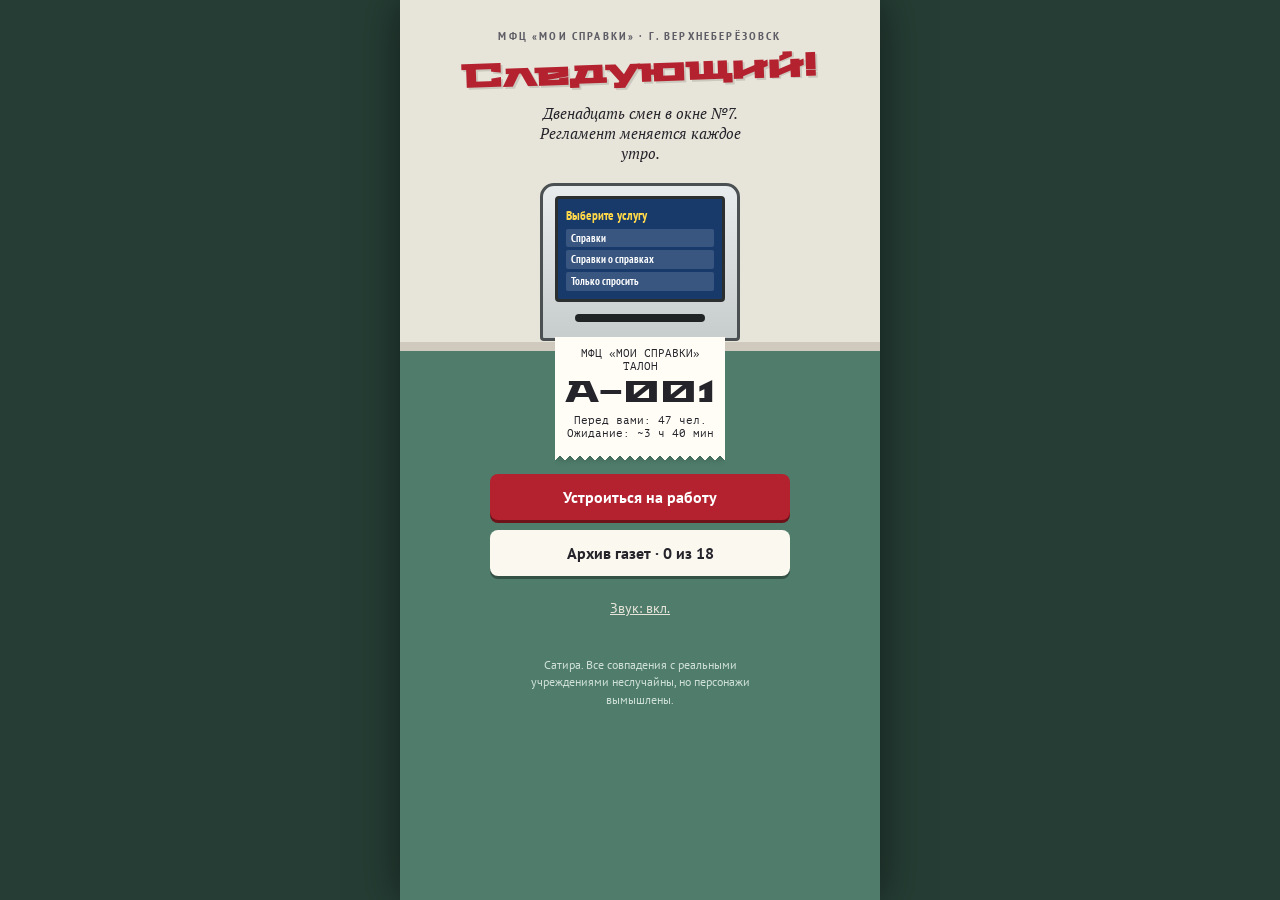
==== commit eed67854: "okno7: лупа и УФ-лампа, арка «Нотариус», время года, арка Разана Гапирова - Осмотр: УФ-лампа (водяно" ====
--- a/okno7/index.html
+++ b/okno7/index.html
@@ -10,19 +10,6 @@
 <meta name="apple-mobile-web-app-title" content="Следующий!">
 <meta name="theme-color" content="#253d34">
 <meta name="format-detection" content="telephone=no">
-<meta name="description" content="Браузерная игра-сатира: двенадцать смен в окне №7 МФЦ. Сверяйте документы, ставьте печати, не берите конверты. Регламент меняется каждое утро.">
-<link rel="icon" type="image/png" href="apple-touch-icon.png">
-<link rel="apple-touch-icon" href="apple-touch-icon.png">
-<meta property="og:type" content="website">
-<meta property="og:site_name" content="Следующий!">
-<meta property="og:title" content="Следующий! — игра про окно №7">
-<meta property="og:description" content="Двенадцать смен в МФЦ: печати, подделки, конверты и пирожки. Регламент меняется каждое утро.">
-<meta property="og:url" content="https://ngrpv.github.io/okno7/">
-<meta property="og:image" content="https://ngrpv.github.io/okno7/og.png">
-<meta property="og:image:width" content="1200">
-<meta property="og:image:height" content="630">
-<meta property="og:locale" content="ru_RU">
-<meta name="twitter:card" content="summary_large_image">
 <link rel="stylesheet" href="css/fonts.css">
 <link rel="stylesheet" href="css/style.css">
 </head>
@@ -44,9 +31,8 @@
     <div class="t-buttons">
       <button class="btn primary" id="b-new">Устроиться на работу</button>
       <button class="btn" id="b-cont" hidden>Продолжить</button>
-      <button class="btn" id="b-daily">Смена дня</button>
-      <div class="t-row"><button class="btn" id="b-arch">Архив газет</button><button class="btn" id="b-ach">Знаки отличия</button></div>
-      <div class="t-row"><button class="btn ghost" id="b-help">Как играть</button><button class="btn ghost" id="b-mute">Звук: вкл.</button></div>
+      <button class="btn" id="b-arch">Архив газет</button>
+      <button class="btn ghost" id="b-mute">Звук: вкл.</button>
     </div>
     <p class="t-foot">Сатира. Все совпадения с реальными учреждениями неслучайны, но персонажи вымышлены.</p>
   </section>
@@ -114,13 +100,14 @@
     </div>
     <div class="actions">
       <div class="tools">
-        <button class="tool" id="b-book" aria-label="Регламент" aria-keyshortcuts="B"></button>
-        <button class="tool" id="b-insp" aria-pressed="false" aria-label="Режим сверки" aria-keyshortcuts="S"></button>
-        <button class="tool" id="b-phone" aria-label="Телефон" aria-keyshortcuts="T"></button>
+        <button class="tool" id="b-book" aria-label="Регламент"></button>
+        <button class="tool" id="b-insp" aria-pressed="false" aria-label="Режим сверки"></button>
+        <button class="tool" id="b-lens" hidden aria-pressed="false" aria-label="Осмотр"></button>
+        <button class="tool" id="b-phone" aria-label="Телефон"></button>
       </div>
       <div class="stamps" id="stamps">
-        <button class="stampbtn" id="b-ok" aria-label="Принято" aria-keyshortcuts="Y"></button>
-        <button class="stampbtn" id="b-no" aria-label="Отказано" aria-keyshortcuts="N"></button>
+        <button class="stampbtn" id="b-ok" aria-label="Принято"></button>
+        <button class="stampbtn" id="b-no" aria-label="Отказано"></button>
       </div>
       <button class="nextbtn" id="b-next" hidden>Следующий!</button>
       <button class="nextbtn retbtn" id="b-ret" hidden>Вернуть ↑</button>
@@ -136,7 +123,7 @@
   <!-- ENDING -->
   <section class="screen deskbg" id="s-end" hidden>
     <div class="scroll" id="end"></div>
-    <div class="bottombar endbar"><button class="btn primary" id="b-replay" hidden>Переиграть день</button><button class="btn" id="b-restart">Начать заново</button><button class="btn" id="b-share" hidden>Поделиться</button><button class="btn" id="b-endarch">Архив</button></div>
+    <div class="bottombar endbar"><button class="btn primary" id="b-replay" hidden>Переиграть день</button><button class="btn" id="b-restart">Начать заново</button><button class="btn" id="b-endarch">Архив</button></div>
   </section>
 
   <div class="scrim" id="scrim" hidden></div>
@@ -171,20 +158,19 @@
 <script src="js/data-people.js"></script>
 <script src="js/data-rules.js"></script>
 <script src="js/data-days.js"></script>
+<script src="js/data-season.js"></script>
 <script src="js/state.js"></script>
 <script src="js/arcs.js"></script>
+<script src="js/arc-razan.js"></script>
 <script src="js/visitors.js"></script>
 <script src="js/docs.js"></script>
 <script src="js/screens.js"></script>
 <script src="js/shift.js"></script>
 <script src="js/inspect.js"></script>
+<script src="js/lens.js"></script>
 <script src="js/decision.js"></script>
 <script src="js/evening.js"></script>
-<script src="js/achievements.js"></script>
-<script src="js/help.js"></script>
-<script src="js/daily.js"></script>
 <script src="js/endings.js"></script>
-<script src="js/keys.js"></script>
 <script src="js/main.js"></script>
 </body>
 </html>
--- a/okno7/css/style.css
+++ b/okno7/css/style.css
@@ -491,34 +491,34 @@
 @media (prefers-reduced-motion:reduce){*,*::before,*::after{animation-duration:.01ms!important;animation-iteration-count:1!important;transition-duration:.01ms!important}}
 @media (max-height:640px){.scene{height:clamp(170px,31%,240px)}.hud{padding:4px 10px}.tool{min-height:46px}}
 
-/* ---------- ДОБАВКИ: титул, сложность, справка, знаки отличия, разбор ---------- */
-.t-row{display:flex;gap:10px}
-.t-row .btn{flex:1;padding-inline:8px;font-size:15px}
-.t-row .btn.ghost{padding-block:8px}
-.diffbar{display:flex;flex-wrap:wrap;align-items:center;gap:6px;margin:0 0 12px;padding:8px 10px;background:var(--paper-2);border-radius:8px;box-shadow:0 2px 0 rgba(0,0,0,.2)}
-.diffbar .lbl{flex:1 0 100%;font:700 11px var(--f-narrow);letter-spacing:.1em;text-transform:uppercase;color:var(--ink-soft)}
-.diffbar button{flex:1;border:2px solid var(--ink);border-radius:6px;padding:8px 4px;background:transparent;font:700 14px var(--f-ui);color:var(--ink)}
-.diffbar button[aria-pressed="true"]{background:var(--ink);color:var(--paper)}
-.diffbar small{flex:1 0 100%;font:13px/1.35 var(--f-ui);color:var(--ink-soft)}
-.helpsteps{margin:0 0 10px;padding-left:20px;font:14px/1.45 var(--f-ui)}
-.helpsteps li{margin-bottom:4px}
-.keytable{width:100%;border-collapse:collapse;margin-top:6px;font:13px/1.35 var(--f-ui)}
-.keytable caption{text-align:left;font:700 11px var(--f-narrow);letter-spacing:.1em;text-transform:uppercase;color:var(--ink-soft);padding-bottom:4px}
-.keytable th{text-align:left;white-space:nowrap;padding:3px 10px 3px 0;font-family:var(--f-mono);font-weight:700;vertical-align:top}
-.keytable td{padding:3px 0;color:var(--ink-soft)}
-.modal h3+p{margin-top:0}
-.achlist{list-style:none;margin:8px 0 0;padding:0;display:flex;flex-direction:column;gap:6px}
-.achlist li{padding:8px 10px;border-radius:6px;background:var(--paper-2);opacity:.6}
-.achlist li.got{opacity:1;background:#ffe970;box-shadow:0 2px 0 rgba(0,0,0,.18)}
-.achlist b{display:block;font:700 14px var(--f-ui)}
-.achlist span{display:block;font:13px/1.35 var(--f-ui);color:var(--ink-soft)}
-.review,.achnew{margin:14px 6px 0;padding:12px 14px;background-color:var(--paper);background-image:var(--noise);box-shadow:0 6px 12px rgba(30,35,35,.25);font:14px/1.45 var(--f-ui)}
-.review>b,.achnew>b{display:block;font:700 12px var(--f-narrow);letter-spacing:.12em;text-transform:uppercase;color:var(--ink-soft);margin-bottom:6px}
-.review p{margin:8px 0 0}
-.achnew{background:#ffe970}
-.achnew span{display:block;font-weight:700;margin-top:4px}
-.achnew small{display:block;font-weight:400;color:var(--ink-soft)}
-.foundline small{font-weight:400}
-@supports (height:100dvh){html,body{height:100dvh}}
-.review .stats{display:grid;grid-template-columns:1fr auto;gap:2px 10px;font:13px var(--f-mono);font-variant-numeric:tabular-nums}
-.review .stats b{text-align:right}
+/* ---------- ОСМОТР: УФ И ЛУПА ---------- */
+.tools.four{gap:4px}
+.tools.four .tool{width:46px}
+.uv-wm{position:absolute;left:30%;top:26%;width:40%;aspect-ratio:1;opacity:0;pointer-events:none;color:#e4f7ff;filter:drop-shadow(0 0 6px #7fe3ff);z-index:3;transition:opacity .25s}
+.uv-wm svg{display:block;width:100%;height:100%}
+.lens-uv .uv-wm{opacity:1;color:#d6f4ff;filter:drop-shadow(0 0 3px #4fd6ff) drop-shadow(0 0 9px #4fd6ff)}
+.lens-uv .doc::after{content:"";position:absolute;inset:0;z-index:2;pointer-events:none;background:rgba(24,12,70,.72);border-radius:inherit;animation:uvon .3s both}
+@keyframes uvon{from{opacity:0}}
+.lens-uv .desk{background-color:#2b2650}
+.smp-uv{position:relative;display:block;width:76px;height:76px;border-radius:8px;background:#2b2650}
+.smp-uv .uv-wm{opacity:1;left:12%;top:12%;width:76%}
+.stamp .micro{font-size:5.4px;font-weight:700;letter-spacing:0;opacity:.85}
+.smp-art .stamp .micro{opacity:1}
+.lens-loupe .zh-stampf{transform:scale(3.2);transform-origin:100% 100%;z-index:5;transition:transform .25s}
+.lens-loupe .zh-stampf svg{background:rgba(255,255,255,.9);border-radius:50%;box-shadow:0 4px 14px rgba(0,0,0,.45);mix-blend-mode:normal}
+.lens-loupe .zh-stampf .micro{opacity:1}
+.lens-s{cursor:default}
+
+/* ---------- ВРЕМЯ ГОДА ---------- */
+.seasonbar{max-width:420px;margin:0 auto 14px;background:#e3eef2;background-image:var(--noise);border-left:6px solid #3d7a9a;padding:9px 12px 10px;box-shadow:0 4px 10px rgba(0,0,0,.2);transform:rotate(.4deg);display:flex;flex-direction:column;gap:2px}
+.seasonbar .sb-k{font:700 10px var(--f-mono);text-transform:uppercase;letter-spacing:.12em;color:#3d7a9a}
+.seasonbar b{font:700 15px var(--f-doc)}
+.seasonbar span:not(.sb-k){font:13px/1.4 var(--f-ui)}
+.seasonbar .sb-cal{margin-top:5px;color:#7a4a1c}
+
+/* ---------- ПРИЛОЖЕНИЯ (Разан Гапиров) ---------- */
+.d-annex{background-color:#fdfcf7;background-image:var(--noise);padding:14px 16px 16px;font:12.5px/1.4 var(--f-mono)}
+.d-annex .an-h{font:700 13px var(--f-doc);text-transform:uppercase;letter-spacing:.1em;text-align:center;margin-bottom:8px}
+.d-annex ul{margin:0;padding-left:16px}
+.d-annex li{margin-bottom:5px}
+.d-annex .an-fine{margin-top:10px;font:italic 7.5px/1.3 var(--f-doc);color:#777}
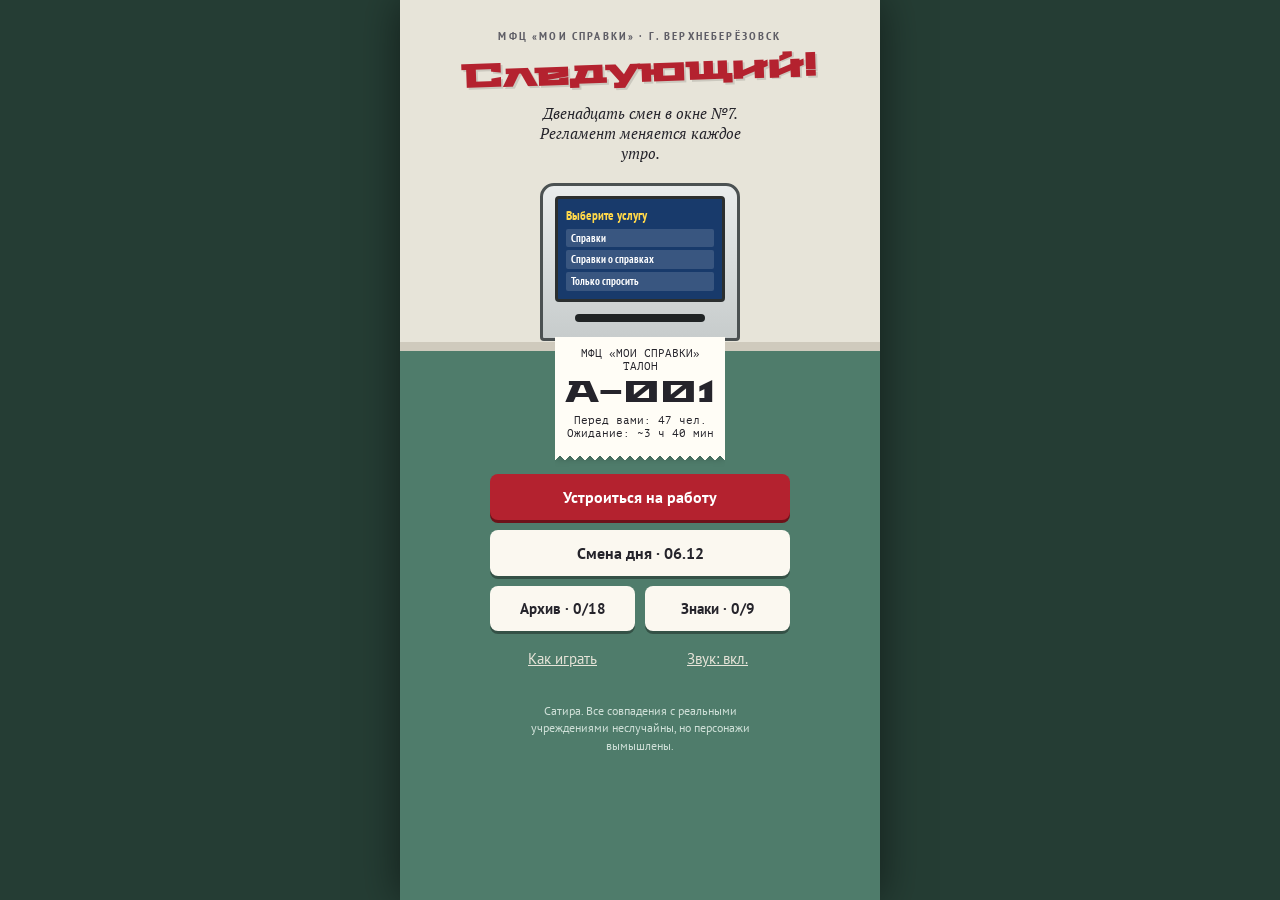
==== commit 00455b07: "Merge origin/main into okno7-content Конфликты в README, style.css, index.html, screens.js разрешены" ====
--- a/okno7/index.html
+++ b/okno7/index.html
@@ -10,6 +10,19 @@
 <meta name="apple-mobile-web-app-title" content="Следующий!">
 <meta name="theme-color" content="#253d34">
 <meta name="format-detection" content="telephone=no">
+<meta name="description" content="Браузерная игра-сатира: двенадцать смен в окне №7 МФЦ. Сверяйте документы, ставьте печати, не берите конверты. Регламент меняется каждое утро.">
+<link rel="icon" type="image/png" href="apple-touch-icon.png">
+<link rel="apple-touch-icon" href="apple-touch-icon.png">
+<meta property="og:type" content="website">
+<meta property="og:site_name" content="Следующий!">
+<meta property="og:title" content="Следующий! — игра про окно №7">
+<meta property="og:description" content="Двенадцать смен в МФЦ: печати, подделки, конверты и пирожки. Регламент меняется каждое утро.">
+<meta property="og:url" content="https://ngrpv.github.io/okno7/">
+<meta property="og:image" content="https://ngrpv.github.io/okno7/og.png">
+<meta property="og:image:width" content="1200">
+<meta property="og:image:height" content="630">
+<meta property="og:locale" content="ru_RU">
+<meta name="twitter:card" content="summary_large_image">
 <link rel="stylesheet" href="css/fonts.css">
 <link rel="stylesheet" href="css/style.css">
 </head>
@@ -31,8 +44,9 @@
     <div class="t-buttons">
       <button class="btn primary" id="b-new">Устроиться на работу</button>
       <button class="btn" id="b-cont" hidden>Продолжить</button>
-      <button class="btn" id="b-arch">Архив газет</button>
-      <button class="btn ghost" id="b-mute">Звук: вкл.</button>
+      <button class="btn" id="b-daily">Смена дня</button>
+      <div class="t-row"><button class="btn" id="b-arch">Архив газет</button><button class="btn" id="b-ach">Знаки отличия</button></div>
+      <div class="t-row"><button class="btn ghost" id="b-help">Как играть</button><button class="btn ghost" id="b-mute">Звук: вкл.</button></div>
     </div>
     <p class="t-foot">Сатира. Все совпадения с реальными учреждениями неслучайны, но персонажи вымышлены.</p>
   </section>
@@ -100,14 +114,14 @@
     </div>
     <div class="actions">
       <div class="tools">
-        <button class="tool" id="b-book" aria-label="Регламент"></button>
-        <button class="tool" id="b-insp" aria-pressed="false" aria-label="Режим сверки"></button>
+        <button class="tool" id="b-book" aria-label="Регламент" aria-keyshortcuts="B"></button>
+        <button class="tool" id="b-insp" aria-pressed="false" aria-label="Режим сверки" aria-keyshortcuts="S"></button>
         <button class="tool" id="b-lens" hidden aria-pressed="false" aria-label="Осмотр"></button>
-        <button class="tool" id="b-phone" aria-label="Телефон"></button>
+        <button class="tool" id="b-phone" aria-label="Телефон" aria-keyshortcuts="T"></button>
       </div>
       <div class="stamps" id="stamps">
-        <button class="stampbtn" id="b-ok" aria-label="Принято"></button>
-        <button class="stampbtn" id="b-no" aria-label="Отказано"></button>
+        <button class="stampbtn" id="b-ok" aria-label="Принято" aria-keyshortcuts="Y"></button>
+        <button class="stampbtn" id="b-no" aria-label="Отказано" aria-keyshortcuts="N"></button>
       </div>
       <button class="nextbtn" id="b-next" hidden>Следующий!</button>
       <button class="nextbtn retbtn" id="b-ret" hidden>Вернуть ↑</button>
@@ -123,7 +137,7 @@
   <!-- ENDING -->
   <section class="screen deskbg" id="s-end" hidden>
     <div class="scroll" id="end"></div>
-    <div class="bottombar endbar"><button class="btn primary" id="b-replay" hidden>Переиграть день</button><button class="btn" id="b-restart">Начать заново</button><button class="btn" id="b-endarch">Архив</button></div>
+    <div class="bottombar endbar"><button class="btn primary" id="b-replay" hidden>Переиграть день</button><button class="btn" id="b-restart">Начать заново</button><button class="btn" id="b-share" hidden>Поделиться</button><button class="btn" id="b-endarch">Архив</button></div>
   </section>
 
   <div class="scrim" id="scrim" hidden></div>
@@ -170,7 +184,11 @@
 <script src="js/lens.js"></script>
 <script src="js/decision.js"></script>
 <script src="js/evening.js"></script>
+<script src="js/achievements.js"></script>
+<script src="js/help.js"></script>
+<script src="js/daily.js"></script>
 <script src="js/endings.js"></script>
+<script src="js/keys.js"></script>
 <script src="js/main.js"></script>
 </body>
 </html>
--- a/okno7/css/style.css
+++ b/okno7/css/style.css
@@ -522,3 +522,35 @@
 .d-annex ul{margin:0;padding-left:16px}
 .d-annex li{margin-bottom:5px}
 .d-annex .an-fine{margin-top:10px;font:italic 7.5px/1.3 var(--f-doc);color:#777}
+
+/* ---------- ДОБАВКИ: титул, сложность, справка, знаки отличия, разбор ---------- */
+.t-row{display:flex;gap:10px}
+.t-row .btn{flex:1;padding-inline:8px;font-size:15px}
+.t-row .btn.ghost{padding-block:8px}
+.diffbar{display:flex;flex-wrap:wrap;align-items:center;gap:6px;margin:0 0 12px;padding:8px 10px;background:var(--paper-2);border-radius:8px;box-shadow:0 2px 0 rgba(0,0,0,.2)}
+.diffbar .lbl{flex:1 0 100%;font:700 11px var(--f-narrow);letter-spacing:.1em;text-transform:uppercase;color:var(--ink-soft)}
+.diffbar button{flex:1;border:2px solid var(--ink);border-radius:6px;padding:8px 4px;background:transparent;font:700 14px var(--f-ui);color:var(--ink)}
+.diffbar button[aria-pressed="true"]{background:var(--ink);color:var(--paper)}
+.diffbar small{flex:1 0 100%;font:13px/1.35 var(--f-ui);color:var(--ink-soft)}
+.helpsteps{margin:0 0 10px;padding-left:20px;font:14px/1.45 var(--f-ui)}
+.helpsteps li{margin-bottom:4px}
+.keytable{width:100%;border-collapse:collapse;margin-top:6px;font:13px/1.35 var(--f-ui)}
+.keytable caption{text-align:left;font:700 11px var(--f-narrow);letter-spacing:.1em;text-transform:uppercase;color:var(--ink-soft);padding-bottom:4px}
+.keytable th{text-align:left;white-space:nowrap;padding:3px 10px 3px 0;font-family:var(--f-mono);font-weight:700;vertical-align:top}
+.keytable td{padding:3px 0;color:var(--ink-soft)}
+.modal h3+p{margin-top:0}
+.achlist{list-style:none;margin:8px 0 0;padding:0;display:flex;flex-direction:column;gap:6px}
+.achlist li{padding:8px 10px;border-radius:6px;background:var(--paper-2);opacity:.6}
+.achlist li.got{opacity:1;background:#ffe970;box-shadow:0 2px 0 rgba(0,0,0,.18)}
+.achlist b{display:block;font:700 14px var(--f-ui)}
+.achlist span{display:block;font:13px/1.35 var(--f-ui);color:var(--ink-soft)}
+.review,.achnew{margin:14px 6px 0;padding:12px 14px;background-color:var(--paper);background-image:var(--noise);box-shadow:0 6px 12px rgba(30,35,35,.25);font:14px/1.45 var(--f-ui)}
+.review>b,.achnew>b{display:block;font:700 12px var(--f-narrow);letter-spacing:.12em;text-transform:uppercase;color:var(--ink-soft);margin-bottom:6px}
+.review p{margin:8px 0 0}
+.achnew{background:#ffe970}
+.achnew span{display:block;font-weight:700;margin-top:4px}
+.achnew small{display:block;font-weight:400;color:var(--ink-soft)}
+.foundline small{font-weight:400}
+@supports (height:100dvh){html,body{height:100dvh}}
+.review .stats{display:grid;grid-template-columns:1fr auto;gap:2px 10px;font:13px var(--f-mono);font-variant-numeric:tabular-nums}
+.review .stats b{text-align:right}
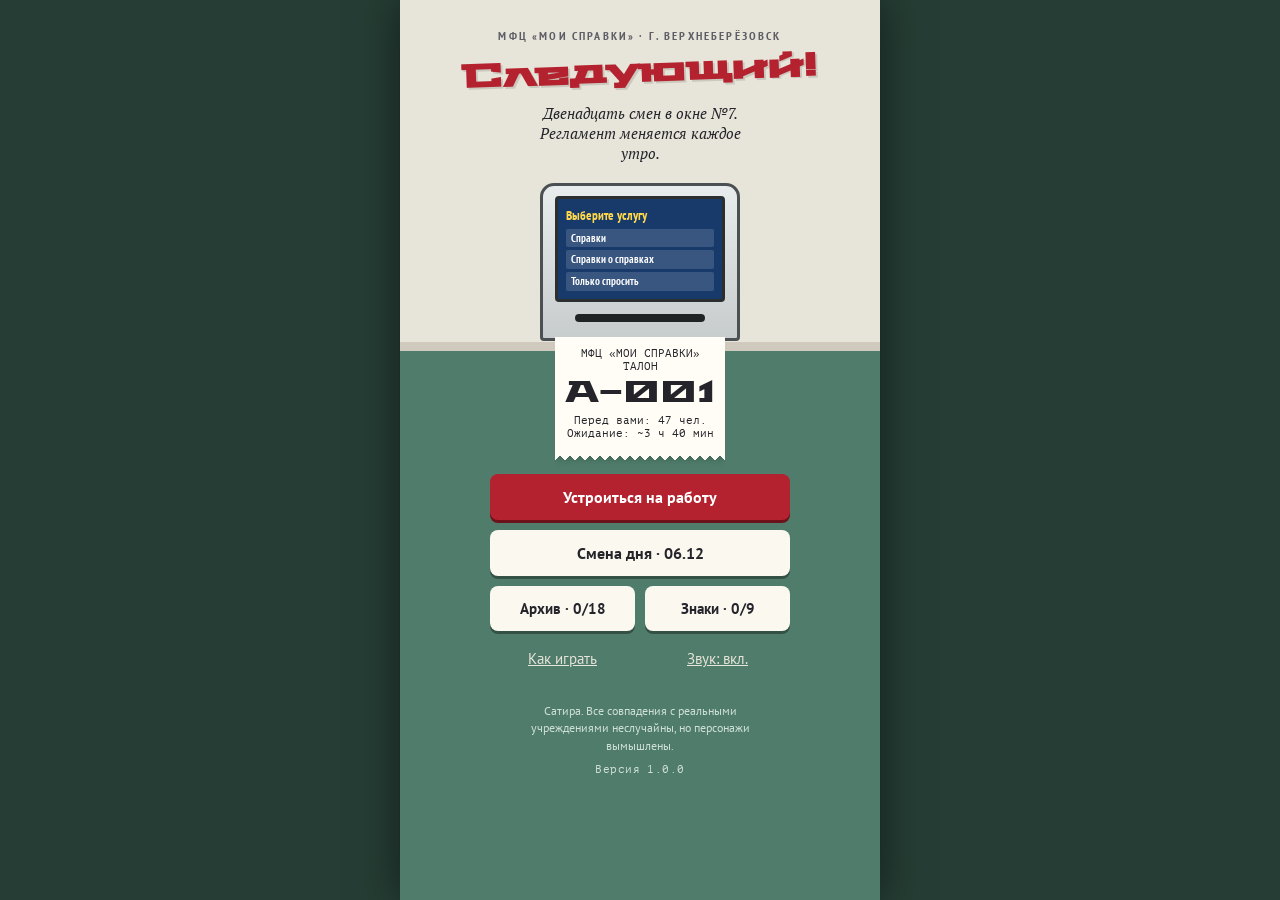
==== commit b0651431: "okno7: display numbered version and refresh cached assets" ====
--- a/okno7/index.html
+++ b/okno7/index.html
@@ -23,8 +23,8 @@
 <meta property="og:image:height" content="630">
 <meta property="og:locale" content="ru_RU">
 <meta name="twitter:card" content="summary_large_image">
-<link rel="stylesheet" href="css/fonts.css">
-<link rel="stylesheet" href="css/style.css">
+<link rel="stylesheet" href="css/fonts.css?v=58428091c7">
+<link rel="stylesheet" href="css/style.css?v=58428091c7">
 </head>
 <body>
 
@@ -48,7 +48,7 @@
       <div class="t-row"><button class="btn" id="b-arch">Архив газет</button><button class="btn" id="b-ach">Знаки отличия</button></div>
       <div class="t-row"><button class="btn ghost" id="b-help">Как играть</button><button class="btn ghost" id="b-mute">Звук: вкл.</button></div>
     </div>
-    <p class="t-foot">Сатира. Все совпадения с реальными учреждениями неслучайны, но персонажи вымышлены.</p>
+    <p class="t-foot">Сатира. Все совпадения с реальными учреждениями неслучайны, но персонажи вымышлены.<span class="game-version" id="game-version" data-build="58428091c7">Версия 1.0.0</span></p>
   </section>
 
   <!-- ROLE -->
@@ -100,7 +100,7 @@
       <div class="glass"><div class="grille"></div><span class="glass-label">ОКНО №7</span></div>
       <div class="blinds" id="blinds"><span id="blinds-t">Перерыв<br>13:00–14:00</span></div>
       <div class="counter"></div>
-      <div class="bubble hidden" id="bubble"><p id="bubble-t"></p></div>
+      <div class="bubble hidden" id="bubble" role="button" tabindex="-1" aria-hidden="true" aria-label="Показать реплику целиком"><p id="bubble-t"></p></div>
       <button class="askbtn" id="b-ask" hidden>Спросить</button>
     </div>
     <div class="desk" id="desk">
@@ -166,29 +166,30 @@
   </defs>
 </svg>
 
-<script src="js/util.js"></script>
-<script src="js/sound.js"></script>
-<script src="js/graphics.js"></script>
-<script src="js/data-people.js"></script>
-<script src="js/data-rules.js"></script>
-<script src="js/data-days.js"></script>
-<script src="js/data-season.js"></script>
-<script src="js/state.js"></script>
-<script src="js/arcs.js"></script>
-<script src="js/arc-razan.js"></script>
-<script src="js/visitors.js"></script>
-<script src="js/docs.js"></script>
-<script src="js/screens.js"></script>
-<script src="js/shift.js"></script>
-<script src="js/inspect.js"></script>
-<script src="js/lens.js"></script>
-<script src="js/decision.js"></script>
-<script src="js/evening.js"></script>
-<script src="js/achievements.js"></script>
-<script src="js/help.js"></script>
-<script src="js/daily.js"></script>
-<script src="js/endings.js"></script>
-<script src="js/keys.js"></script>
-<script src="js/main.js"></script>
+<script src="js/util.js?v=58428091c7"></script>
+<script src="js/sound.js?v=58428091c7"></script>
+<script src="js/graphics.js?v=58428091c7"></script>
+<script src="js/data-people.js?v=58428091c7"></script>
+<script src="js/data-rules.js?v=58428091c7"></script>
+<script src="js/data-days.js?v=58428091c7"></script>
+<script src="js/data-season.js?v=58428091c7"></script>
+<script src="js/state.js?v=58428091c7"></script>
+<script src="js/arcs.js?v=58428091c7"></script>
+<script src="js/arc-razan.js?v=58428091c7"></script>
+<script src="js/arc-darina.js?v=58428091c7"></script>
+<script src="js/visitors.js?v=58428091c7"></script>
+<script src="js/docs.js?v=58428091c7"></script>
+<script src="js/screens.js?v=58428091c7"></script>
+<script src="js/shift.js?v=58428091c7"></script>
+<script src="js/inspect.js?v=58428091c7"></script>
+<script src="js/lens.js?v=58428091c7"></script>
+<script src="js/decision.js?v=58428091c7"></script>
+<script src="js/evening.js?v=58428091c7"></script>
+<script src="js/achievements.js?v=58428091c7"></script>
+<script src="js/help.js?v=58428091c7"></script>
+<script src="js/daily.js?v=58428091c7"></script>
+<script src="js/endings.js?v=58428091c7"></script>
+<script src="js/keys.js?v=58428091c7"></script>
+<script src="js/main.js?v=58428091c7"></script>
 </body>
 </html>
--- a/okno7/css/style.css
+++ b/okno7/css/style.css
@@ -45,6 +45,9 @@
 .btn.ghost{background:transparent;box-shadow:none;color:#e7e4d9;text-decoration:underline;font-weight:400;font-size:14px}
 .btn[disabled]{opacity:.5}
 .t-foot{font:12px var(--f-ui);color:#cfe0d8;text-align:center;max-width:34ch;line-height:1.45}
+
+.game-version{display:block;margin-top:8px;font:11px/1.5 var(--f-mono);letter-spacing:.04em;user-select:text}
+.help-version{font:12px var(--f-mono);color:var(--ink-soft)}
 
 /* ---------- PAPER SCREENS (contract, brief, evening, ending) ---------- */
 .deskbg{background:var(--desk);background-image:var(--speckle)}
@@ -554,3 +557,9 @@
 @supports (height:100dvh){html,body{height:100dvh}}
 .review .stats{display:grid;grid-template-columns:1fr auto;gap:2px 10px;font:13px var(--f-mono);font-variant-numeric:tabular-nums}
 .review .stats b{text-align:right}
+
+/* Подсказка целиком над столом: длинный текст не перекрывает вкладки. */
+.hint.top{top:auto;bottom:calc(100% + 8px)}
+/* Длинные реплики остаются в пределах сцены и прокручиваются. */
+.bubble{box-sizing:border-box;display:flex;max-width:64%;max-height:calc(100% - 110px);cursor:pointer}
+.bubble p{min-height:0;overflow-y:auto;overscroll-behavior:contain;scrollbar-width:thin}
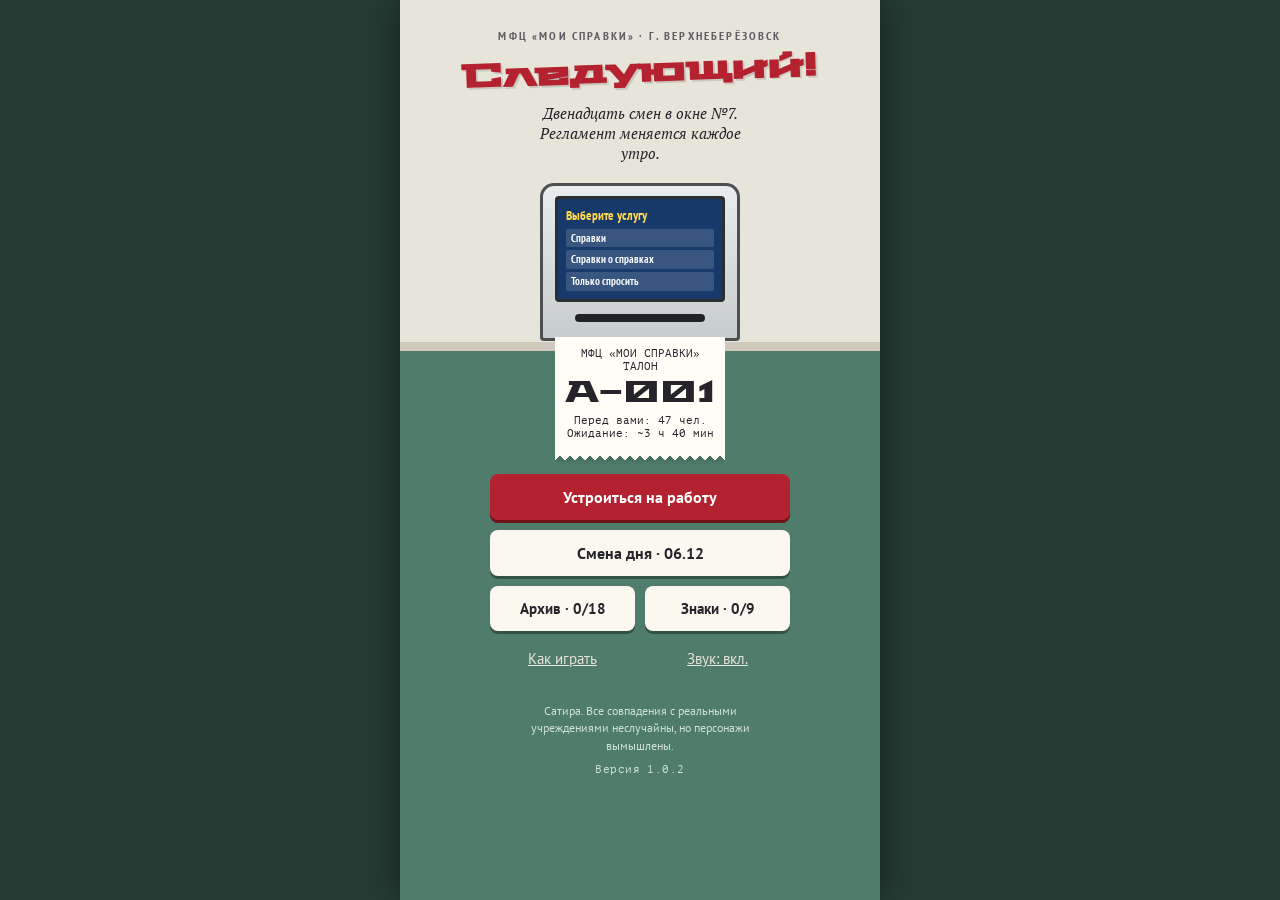
==== commit ae8ed424: "okno7: apply approved Darina and Razan portraits" ====
--- a/okno7/index.html
+++ b/okno7/index.html
@@ -23,8 +23,8 @@
 <meta property="og:image:height" content="630">
 <meta property="og:locale" content="ru_RU">
 <meta name="twitter:card" content="summary_large_image">
-<link rel="stylesheet" href="css/fonts.css?v=58428091c7">
-<link rel="stylesheet" href="css/style.css?v=58428091c7">
+<link rel="stylesheet" href="css/fonts.css?v=e8554320dd">
+<link rel="stylesheet" href="css/style.css?v=e8554320dd">
 </head>
 <body>
 
@@ -48,7 +48,7 @@
       <div class="t-row"><button class="btn" id="b-arch">Архив газет</button><button class="btn" id="b-ach">Знаки отличия</button></div>
       <div class="t-row"><button class="btn ghost" id="b-help">Как играть</button><button class="btn ghost" id="b-mute">Звук: вкл.</button></div>
     </div>
-    <p class="t-foot">Сатира. Все совпадения с реальными учреждениями неслучайны, но персонажи вымышлены.<span class="game-version" id="game-version" data-build="58428091c7">Версия 1.0.0</span></p>
+    <p class="t-foot">Сатира. Все совпадения с реальными учреждениями неслучайны, но персонажи вымышлены.<span class="game-version" id="game-version" data-build="e8554320dd">Версия 1.0.2</span></p>
   </section>
 
   <!-- ROLE -->
@@ -166,30 +166,30 @@
   </defs>
 </svg>
 
-<script src="js/util.js?v=58428091c7"></script>
-<script src="js/sound.js?v=58428091c7"></script>
-<script src="js/graphics.js?v=58428091c7"></script>
-<script src="js/data-people.js?v=58428091c7"></script>
-<script src="js/data-rules.js?v=58428091c7"></script>
-<script src="js/data-days.js?v=58428091c7"></script>
-<script src="js/data-season.js?v=58428091c7"></script>
-<script src="js/state.js?v=58428091c7"></script>
-<script src="js/arcs.js?v=58428091c7"></script>
-<script src="js/arc-razan.js?v=58428091c7"></script>
-<script src="js/arc-darina.js?v=58428091c7"></script>
-<script src="js/visitors.js?v=58428091c7"></script>
-<script src="js/docs.js?v=58428091c7"></script>
-<script src="js/screens.js?v=58428091c7"></script>
-<script src="js/shift.js?v=58428091c7"></script>
-<script src="js/inspect.js?v=58428091c7"></script>
-<script src="js/lens.js?v=58428091c7"></script>
-<script src="js/decision.js?v=58428091c7"></script>
-<script src="js/evening.js?v=58428091c7"></script>
-<script src="js/achievements.js?v=58428091c7"></script>
-<script src="js/help.js?v=58428091c7"></script>
-<script src="js/daily.js?v=58428091c7"></script>
-<script src="js/endings.js?v=58428091c7"></script>
-<script src="js/keys.js?v=58428091c7"></script>
-<script src="js/main.js?v=58428091c7"></script>
+<script src="js/util.js?v=e8554320dd"></script>
+<script src="js/sound.js?v=e8554320dd"></script>
+<script src="js/graphics.js?v=e8554320dd"></script>
+<script src="js/data-people.js?v=e8554320dd"></script>
+<script src="js/data-rules.js?v=e8554320dd"></script>
+<script src="js/data-days.js?v=e8554320dd"></script>
+<script src="js/data-season.js?v=e8554320dd"></script>
+<script src="js/state.js?v=e8554320dd"></script>
+<script src="js/arcs.js?v=e8554320dd"></script>
+<script src="js/arc-razan.js?v=e8554320dd"></script>
+<script src="js/arc-darina.js?v=e8554320dd"></script>
+<script src="js/visitors.js?v=e8554320dd"></script>
+<script src="js/docs.js?v=e8554320dd"></script>
+<script src="js/screens.js?v=e8554320dd"></script>
+<script src="js/shift.js?v=e8554320dd"></script>
+<script src="js/inspect.js?v=e8554320dd"></script>
+<script src="js/lens.js?v=e8554320dd"></script>
+<script src="js/decision.js?v=e8554320dd"></script>
+<script src="js/evening.js?v=e8554320dd"></script>
+<script src="js/achievements.js?v=e8554320dd"></script>
+<script src="js/help.js?v=e8554320dd"></script>
+<script src="js/daily.js?v=e8554320dd"></script>
+<script src="js/endings.js?v=e8554320dd"></script>
+<script src="js/keys.js?v=e8554320dd"></script>
+<script src="js/main.js?v=e8554320dd"></script>
 </body>
 </html>
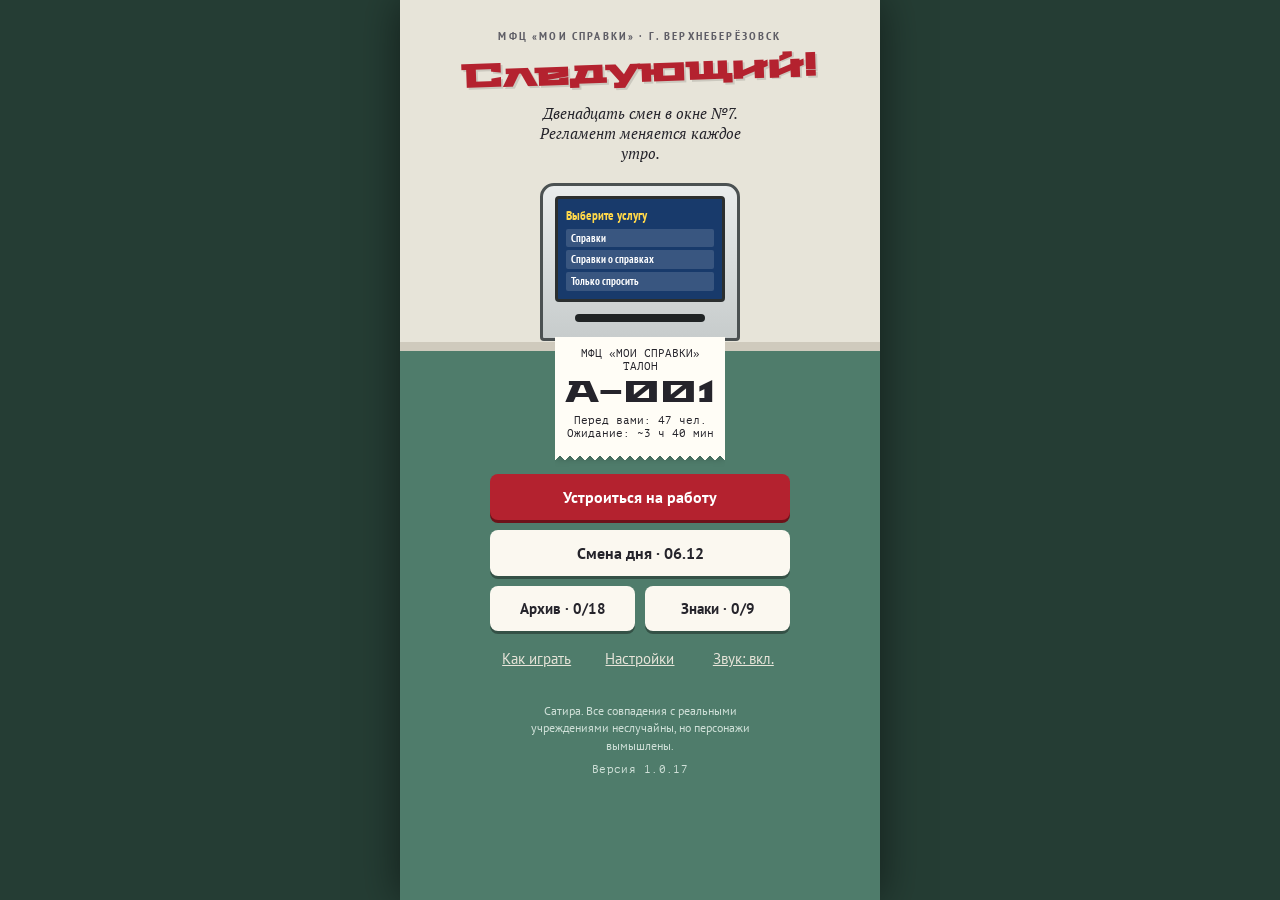
==== commit ca71825c: "okno7: free desk, settings, story arcs, early finish, economy and cases (v1.0.17) Интерфейс (ранее):" ====
--- a/okno7/index.html
+++ b/okno7/index.html
@@ -23,8 +23,8 @@
 <meta property="og:image:height" content="630">
 <meta property="og:locale" content="ru_RU">
 <meta name="twitter:card" content="summary_large_image">
-<link rel="stylesheet" href="css/fonts.css?v=e8554320dd">
-<link rel="stylesheet" href="css/style.css?v=e8554320dd">
+<link rel="stylesheet" href="css/fonts.css?v=a8b965e543">
+<link rel="stylesheet" href="css/style.css?v=a8b965e543">
 </head>
 <body>
 
@@ -46,9 +46,9 @@
       <button class="btn" id="b-cont" hidden>Продолжить</button>
       <button class="btn" id="b-daily">Смена дня</button>
       <div class="t-row"><button class="btn" id="b-arch">Архив газет</button><button class="btn" id="b-ach">Знаки отличия</button></div>
-      <div class="t-row"><button class="btn ghost" id="b-help">Как играть</button><button class="btn ghost" id="b-mute">Звук: вкл.</button></div>
-    </div>
-    <p class="t-foot">Сатира. Все совпадения с реальными учреждениями неслучайны, но персонажи вымышлены.<span class="game-version" id="game-version" data-build="e8554320dd">Версия 1.0.2</span></p>
+      <div class="t-row"><button class="btn ghost" id="b-help">Как играть</button><button class="btn ghost" id="b-settings">Настройки</button><button class="btn ghost" id="b-mute">Звук: вкл.</button></div>
+    </div>
+    <p class="t-foot">Сатира. Все совпадения с реальными учреждениями неслучайны, но персонажи вымышлены.<span class="game-version" id="game-version" data-build="a8b965e543">Версия 1.0.17</span></p>
   </section>
 
   <!-- ROLE -->
@@ -82,7 +82,7 @@
     <header class="hud">
       <div class="hud-l"><b id="h-day">День 1</b><span class="hud-date f" data-today id="h-date">пн 19.10</span></div>
       <div class="hud-clock" id="h-clock">09:00</div>
-      <div class="hud-r"><b id="h-money">0 ₽</b><span id="h-plan">план 0/3</span></div>
+      <div class="hud-r"><div class="hud-money"><b id="h-money">0 ₽</b><span id="h-plan">план 0/3</span></div><button class="settingsbtn" id="b-work-settings" aria-label="Настройки">⚙</button></div>
       <div class="meters">
         <span class="meter" id="m-loy">Начальство<i><u></u></i></span>
         <span class="meter" id="m-com">Жалобы<i><u></u></i></span>
@@ -104,6 +104,7 @@
       <button class="askbtn" id="b-ask" hidden>Спросить</button>
     </div>
     <div class="desk" id="desk">
+      <button class="desk-handle" id="b-desk" aria-expanded="false" aria-label="Поднять документы"><i aria-hidden="true"></i><span>Документы ближе ↑</span></button>
       <div class="tray" id="tray" aria-hidden="true"><span>Лоток для документов</span></div>
       <div class="retcue" id="retcue" hidden aria-hidden="true">↑ смахните документы в лоток</div>
       <div class="tabs" id="tabs"></div>
@@ -112,6 +113,11 @@
       <div class="hint" id="hint" hidden><span id="hint-t"></span><button id="hint-x" aria-label="Скрыть подсказку">×</button></div>
       <button class="envelope" id="env" hidden aria-label="Подношение"></button>
     </div>
+    <section class="comparison" id="comparison" aria-label="Сверка выбранных фрагментов" hidden>
+      <div class="comparison-head"><b>Сверка</b><button id="b-compare-clear">Сбросить</button></div>
+      <div class="comparison-pair" id="comparison-pair"></div>
+      <div class="comparison-foot"><span id="comparison-result" role="status" aria-live="polite"></span><button id="b-compare" disabled>Сверить</button></div>
+    </section>
     <div class="actions">
       <div class="tools">
         <button class="tool" id="b-book" aria-label="Регламент" aria-keyshortcuts="B"></button>
@@ -124,6 +130,7 @@
         <button class="stampbtn" id="b-no" aria-label="Отказано" aria-keyshortcuts="N"></button>
       </div>
       <button class="nextbtn" id="b-next" hidden>Следующий!</button>
+      <button class="nextbtn endbtn" id="b-end" hidden aria-keyshortcuts="E">Закончить смену</button>
       <button class="nextbtn retbtn" id="b-ret" hidden>Вернуть ↑</button>
     </div>
   </section>
@@ -166,30 +173,34 @@
   </defs>
 </svg>
 
-<script src="js/util.js?v=e8554320dd"></script>
-<script src="js/sound.js?v=e8554320dd"></script>
-<script src="js/graphics.js?v=e8554320dd"></script>
-<script src="js/data-people.js?v=e8554320dd"></script>
-<script src="js/data-rules.js?v=e8554320dd"></script>
-<script src="js/data-days.js?v=e8554320dd"></script>
-<script src="js/data-season.js?v=e8554320dd"></script>
-<script src="js/state.js?v=e8554320dd"></script>
-<script src="js/arcs.js?v=e8554320dd"></script>
-<script src="js/arc-razan.js?v=e8554320dd"></script>
-<script src="js/arc-darina.js?v=e8554320dd"></script>
-<script src="js/visitors.js?v=e8554320dd"></script>
-<script src="js/docs.js?v=e8554320dd"></script>
-<script src="js/screens.js?v=e8554320dd"></script>
-<script src="js/shift.js?v=e8554320dd"></script>
-<script src="js/inspect.js?v=e8554320dd"></script>
-<script src="js/lens.js?v=e8554320dd"></script>
-<script src="js/decision.js?v=e8554320dd"></script>
-<script src="js/evening.js?v=e8554320dd"></script>
-<script src="js/achievements.js?v=e8554320dd"></script>
-<script src="js/help.js?v=e8554320dd"></script>
-<script src="js/daily.js?v=e8554320dd"></script>
-<script src="js/endings.js?v=e8554320dd"></script>
-<script src="js/keys.js?v=e8554320dd"></script>
-<script src="js/main.js?v=e8554320dd"></script>
+<script src="js/util.js?v=a8b965e543"></script>
+<script src="js/sound.js?v=a8b965e543"></script>
+<script src="js/graphics.js?v=a8b965e543"></script>
+<script src="js/data-people.js?v=a8b965e543"></script>
+<script src="js/data-rules.js?v=a8b965e543"></script>
+<script src="js/data-days.js?v=a8b965e543"></script>
+<script src="js/data-season.js?v=a8b965e543"></script>
+<script src="js/state.js?v=a8b965e543"></script>
+<script src="js/arcs.js?v=a8b965e543"></script>
+<script src="js/arc-stories.js?v=a8b965e543"></script>
+<script src="js/arc-razan.js?v=a8b965e543"></script>
+<script src="js/cases.js?v=a8b965e543"></script>
+<script src="js/arc-darina.js?v=a8b965e543"></script>
+<script src="js/visitors.js?v=a8b965e543"></script>
+<script src="js/docs.js?v=a8b965e543"></script>
+<script src="js/screens.js?v=a8b965e543"></script>
+<script src="js/shift.js?v=a8b965e543"></script>
+<script src="js/desk.js?v=a8b965e543"></script>
+<script src="js/inspect.js?v=a8b965e543"></script>
+<script src="js/lens.js?v=a8b965e543"></script>
+<script src="js/decision.js?v=a8b965e543"></script>
+<script src="js/evening.js?v=a8b965e543"></script>
+<script src="js/achievements.js?v=a8b965e543"></script>
+<script src="js/help.js?v=a8b965e543"></script>
+<script src="js/settings.js?v=a8b965e543"></script>
+<script src="js/daily.js?v=a8b965e543"></script>
+<script src="js/endings.js?v=a8b965e543"></script>
+<script src="js/keys.js?v=a8b965e543"></script>
+<script src="js/main.js?v=a8b965e543"></script>
 </body>
 </html>
--- a/okno7/css/style.css
+++ b/okno7/css/style.css
@@ -169,7 +169,14 @@
 .stampbtn:active{transform:translateY(2px);box-shadow:0 1px 0 #5d6364}
 .stampbtn[disabled]{opacity:.45}
 .nextbtn{flex:1;border:none;border-radius:8px;background:var(--stamp-red);color:#fff;font:400 clamp(14px,4.4vw,19px) var(--f-display);letter-spacing:.02em;box-shadow:0 4px 0 #6d1219;padding:6px}
+.nextbtn{min-width:0;overflow:hidden}
+.actions:has(#b-lens:not([hidden])) #b-next{font-size:clamp(11px,3.4vw,15px);letter-spacing:0}
 .nextbtn:active{transform:translateY(3px);box-shadow:0 1px 0 #6d1219}
+.actions.fin #b-insp,.actions.fin #b-lens{display:none}
+.actions.fin #b-next{flex:1 1 0;min-width:0;font-size:clamp(11px,3.2vw,15px);letter-spacing:0;padding-inline:2px}
+.endbtn{flex:0 0 clamp(62px,18vw,76px);min-width:0;margin-left:6px;background:#4a5058;box-shadow:0 4px 0 #2a2e33;font:700 clamp(11px,3.1vw,13px)/1.1 var(--f-narrow);text-transform:uppercase;letter-spacing:.02em;padding-inline:2px}
+.endbtn:active{box-shadow:0 1px 0 #2a2e33}
+.endbtn[hidden]{display:none}
 
 /* ---------- DOCUMENTS ---------- */
 .doc{position:relative;transform:rotate(var(--tilt,0deg));font-family:var(--f-doc);font-size:12.5px;line-height:1.35;color:var(--ink);box-shadow:0 1px 0 rgba(0,0,0,.08),0 6px 14px rgba(30,35,35,.28)}
@@ -180,6 +187,8 @@
 .inspect .f{cursor:pointer;outline:1.5px dashed rgba(180,34,47,.45);outline-offset:1px}
 .f.sel{background-image:linear-gradient(transparent 8%,var(--hl) 8% 92%,transparent 92%);background-repeat:no-repeat;animation:hl .25s ease-out both}
 @keyframes hl{from{background-size:0 100%}to{background-size:100% 100%}}
+.f.bt-ok::after,.f.bt-bad::after{content:'✓';display:inline-block;margin-left:3px;padding:0 3px;border-radius:7px;font:700 10px/14px var(--f-ui);color:#fff;background:#2e7a48;vertical-align:middle;letter-spacing:0}
+.f.bt-bad::after{content:'?';background:#c07a14}
 .f.okflash{box-shadow:0 0 0 2px rgba(46,122,72,.7)}
 .pen{position:absolute;left:-7px;right:-7px;top:-6px;bottom:-6px;width:calc(100% + 14px);height:calc(100% + 12px);pointer-events:none;overflow:visible;z-index:3}
 .pen path{fill:none;stroke:#d0142a;stroke-width:2.2;stroke-linecap:round;stroke-dasharray:1;stroke-dashoffset:1;animation:draw .5s ease-out forwards}
@@ -431,6 +440,8 @@
 .dilemma p{margin:0 0 10px;font:13.5px/1.45 var(--f-ui)}
 .dl-opts{display:grid;grid-template-columns:1fr 1fr;gap:8px}
 .dl-opts button{display:flex;flex-direction:column;gap:2px;text-align:left;border:1.5px solid var(--ink);border-radius:6px;background:#fffdf6;padding:9px 10px;font:14px var(--f-ui)}
+.dl-opts button:last-child:nth-child(odd){grid-column:1/-1}
+.dl-opts button:disabled{opacity:.4}
 .dl-opts button small{font:12px var(--f-ui);color:var(--ink-soft)}
 .dl-opts button[aria-pressed="true"]{background:var(--ink);color:#fff}
 .dl-opts button[aria-pressed="true"] small{color:#d9d6cc}
@@ -563,3 +574,73 @@
 /* Длинные реплики остаются в пределах сцены и прокручиваются. */
 .bubble{box-sizing:border-box;display:flex;max-width:64%;max-height:calc(100% - 110px);cursor:pointer}
 .bubble p{min-height:0;overflow-y:auto;overscroll-behavior:contain;scrollbar-width:thin}
+
+/* Подвижный стол: сами бумаги двигаются под пальцем, короткое касание выбирает поле. */
+.scene{transition:height .32s ease}
+.desk-focus .scene{height:112px}
+.desk-focus .notice,.desk-focus .poster,.desk-focus .wclock,.desk-focus .glass-label{display:none}
+.desk-focus .led{top:5px;left:7px;padding:3px 5px;font-size:7px}
+.desk-focus .bubble{top:34px;max-width:66%;max-height:60px;padding:5px 8px;font-size:12px}
+.desk-focus .citizen{height:92%;right:2%;bottom:10px}
+.desk-focus .askbtn{bottom:18px;left:auto;right:5px;padding:5px 9px 5px 27px;font-size:12px}
+.desk-handle{flex:none;display:flex;align-items:center;justify-content:center;gap:9px;width:100%;min-height:32px;padding:5px 10px;border:0;border-top:2px solid #dadddc;border-bottom:1px solid #8b9290;background:linear-gradient(#c9ceca,#a4afaa);color:var(--ink-soft);font:12px var(--f-ui)}
+.desk-handle i{width:36px;height:4px;border-radius:4px;background:#586960}
+.tabs{display:none}
+.carousel{position:relative;display:block;overflow:hidden;padding:0;isolation:isolate;scroll-snap-type:none;touch-action:none}
+.carousel::after{display:none}
+.docwrap{position:absolute;width:calc(100% - 36px);max-width:none;min-height:0;display:block;padding:4px 5px 12px;overflow:visible;scroll-snap-align:none;touch-action:none;cursor:grab}
+.docwrap.dragging{filter:drop-shadow(0 12px 9px rgba(30,35,35,.3))}
+.docwrap.dragging,.docwrap.dragging *{cursor:grabbing}
+.docbody{overflow:visible;touch-action:none}
+.docbody .doc{overflow-wrap:anywhere}
+.docbody .pp-data{min-width:0}
+.docbody .app-gosu .f{display:flex;flex-wrap:wrap;column-gap:5px;row-gap:3px}
+.docbody .gbox{margin-right:0}
+.docwrap.ret,.docwrap.ret .docbody{touch-action:none}
+.docwrap [data-fid]:focus-visible{outline:2px solid #a37118;outline-offset:2px}
+.comparison{flex:none;position:relative;z-index:6;padding:7px 11px 9px;background:var(--paper);background-image:var(--noise);border-top:2px solid #8b947f;box-shadow:0 -3px 10px rgba(30,35,35,.12)}
+.comparison-head{display:flex;align-items:center;justify-content:space-between;margin-bottom:5px;font:700 11px var(--f-narrow);text-transform:uppercase;letter-spacing:.08em}
+.comparison-head button{min-height:30px;border:0;background:none;text-decoration:underline;color:var(--ink-soft);font:12px var(--f-ui);padding:2px 4px}
+.comparison-pair{display:grid;grid-template-columns:repeat(2,minmax(0,1fr));gap:8px}
+.comparison-card{min-width:0;padding:6px 8px;background:#fffdf4;border:1px solid #d6cbb0}
+.comparison-card>b{display:block;margin-bottom:3px;font:10px var(--f-narrow);text-transform:uppercase;color:var(--ink-soft);letter-spacing:.02em}
+.comparison-fragment{overflow-wrap:anywhere;font:14px/1.25 var(--f-doc);max-height:76px;overflow-y:auto;overscroll-behavior:contain;scrollbar-width:thin}
+.comparison-fragment.hand{font:15px/1.25 var(--f-hand)}
+.comparison-fragment mark{background:#f4ceae;color:#772b22;padding:0 1px;border-radius:2px}
+.comparison-empty{display:flex;align-items:center;color:var(--ink-soft);font:12px/1.3 var(--f-ui);border-style:dashed}
+.comparison-art{height:76px;position:relative;display:flex;align-items:center;justify-content:center;overflow:hidden}
+.comparison-art>span,.comparison-art>div{position:static!important;display:block;max-width:100%;max-height:76px;background:none}
+.comparison-art svg{display:block;max-width:100%;max-height:76px;width:auto;height:76px}
+.comparison-art .sig{width:110px!important;height:50px!important}
+.comparison-art .holo-i{position:relative;width:54px;height:54px;display:block}
+.comparison-face>div{height:76px}
+.comparison-foot{display:flex;align-items:center;justify-content:space-between;gap:10px;margin-top:6px;font:12px/1.3 var(--f-ui)}
+.comparison-foot span{min-width:0}
+.comparison-foot button{flex:none;min-height:40px;min-width:80px;padding:7px 12px;border:0;border-radius:4px;background:var(--wall-deep);color:var(--paper);font:700 13px var(--f-ui)}
+.comparison-foot button:disabled{opacity:.5}
+.comparison[data-result="bad"] .comparison-foot span{color:var(--stamp-red);font-weight:700}
+.comparison[data-result="good"] .comparison-foot span{color:#2e7a48}
+@media(max-height:700px){.desk-focus .scene{height:100px}.comparison{padding-top:4px;padding-bottom:5px}.comparison-head{margin-bottom:2px}.comparison-art{height:58px}.comparison-fragment{max-height:58px}}
+@media(prefers-reduced-motion:reduce){.scene{transition:none}}
+
+/* Настройки доступны и в меню, и во время смены. */
+.hud-r{flex-direction:row;gap:6px}
+.hud-money{display:flex;flex-direction:column;align-items:flex-end}
+.settingsbtn{flex:none;position:relative;width:32px;min-height:36px;border:0;border-radius:5px;background:rgba(255,255,255,.08);color:var(--whitewash);font:23px var(--f-ui);padding:0}
+.settingsbtn::after{content:"";position:absolute;inset:-4px}
+.mode-options{display:grid;gap:10px;margin-top:12px}
+.mode-option{display:flex;flex-direction:column;gap:5px;text-align:left;border:2px solid #bab5a5;border-radius:6px;background:#fffdf5;padding:12px 14px;color:var(--ink)}
+.mode-option b{font:700 16px var(--f-ui)}
+.mode-option span{font:14px/1.4 var(--f-ui);color:var(--ink-soft)}
+.mode-option[aria-checked="true"]{border-color:var(--wall-deep);background:#eee9d0;box-shadow:inset 4px 0 0 var(--wall-deep)}
+.modal .settings-note,.modal .settings-status{margin-top:12px;font:13px/1.4 var(--f-ui);color:var(--ink-soft)}
+.settings-status:empty{display:none}
+
+/* Классический интерфейс: карусель и прокрутка внутри листа. */
+.classic-ui .desk-handle,.classic-ui .comparison{display:none!important}
+.classic-ui .tabs{display:flex;min-height:32px;padding:8px 12px 0;gap:6px}
+.classic-ui .carousel{display:flex;gap:14px;overflow-x:auto;overflow-y:hidden;scroll-snap-type:x mandatory;padding:8px 7%;touch-action:auto}
+.classic-ui .carousel::after{display:block;flex:0 0 1px}
+.classic-ui .docwrap{position:static;left:auto!important;top:auto!important;flex:0 0 86%;width:auto;max-width:390px;display:block;overflow-y:auto;overflow-x:hidden;padding:4px 5px 14px;scroll-snap-align:center;touch-action:auto;cursor:auto;filter:none}
+.classic-ui .docbody{touch-action:auto}
+.classic-ui .docwrap.ret,.classic-ui .docwrap.ret .docbody{touch-action:pan-x}
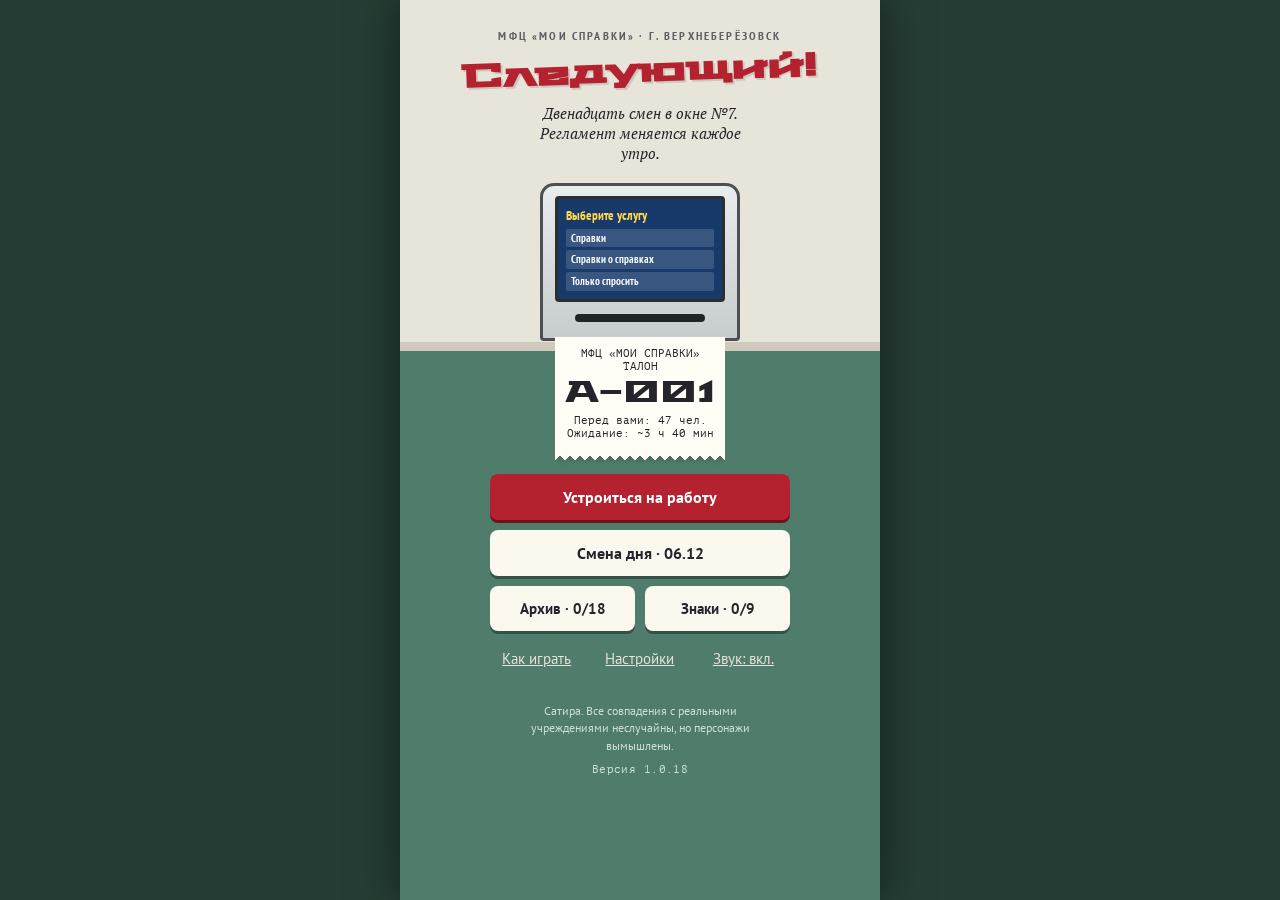
==== commit b93aa7f8: "okno7: classic interface by default (v1.0.18) Режим интерфейса по умолчанию — классический (вкладки," ====
--- a/okno7/index.html
+++ b/okno7/index.html
@@ -23,8 +23,8 @@
 <meta property="og:image:height" content="630">
 <meta property="og:locale" content="ru_RU">
 <meta name="twitter:card" content="summary_large_image">
-<link rel="stylesheet" href="css/fonts.css?v=a8b965e543">
-<link rel="stylesheet" href="css/style.css?v=a8b965e543">
+<link rel="stylesheet" href="css/fonts.css?v=25f71834bc">
+<link rel="stylesheet" href="css/style.css?v=25f71834bc">
 </head>
 <body>
 
@@ -48,7 +48,7 @@
       <div class="t-row"><button class="btn" id="b-arch">Архив газет</button><button class="btn" id="b-ach">Знаки отличия</button></div>
       <div class="t-row"><button class="btn ghost" id="b-help">Как играть</button><button class="btn ghost" id="b-settings">Настройки</button><button class="btn ghost" id="b-mute">Звук: вкл.</button></div>
     </div>
-    <p class="t-foot">Сатира. Все совпадения с реальными учреждениями неслучайны, но персонажи вымышлены.<span class="game-version" id="game-version" data-build="a8b965e543">Версия 1.0.17</span></p>
+    <p class="t-foot">Сатира. Все совпадения с реальными учреждениями неслучайны, но персонажи вымышлены.<span class="game-version" id="game-version" data-build="25f71834bc">Версия 1.0.18</span></p>
   </section>
 
   <!-- ROLE -->
@@ -173,34 +173,34 @@
   </defs>
 </svg>
 
-<script src="js/util.js?v=a8b965e543"></script>
-<script src="js/sound.js?v=a8b965e543"></script>
-<script src="js/graphics.js?v=a8b965e543"></script>
-<script src="js/data-people.js?v=a8b965e543"></script>
-<script src="js/data-rules.js?v=a8b965e543"></script>
-<script src="js/data-days.js?v=a8b965e543"></script>
-<script src="js/data-season.js?v=a8b965e543"></script>
-<script src="js/state.js?v=a8b965e543"></script>
-<script src="js/arcs.js?v=a8b965e543"></script>
-<script src="js/arc-stories.js?v=a8b965e543"></script>
-<script src="js/arc-razan.js?v=a8b965e543"></script>
-<script src="js/cases.js?v=a8b965e543"></script>
-<script src="js/arc-darina.js?v=a8b965e543"></script>
-<script src="js/visitors.js?v=a8b965e543"></script>
-<script src="js/docs.js?v=a8b965e543"></script>
-<script src="js/screens.js?v=a8b965e543"></script>
-<script src="js/shift.js?v=a8b965e543"></script>
-<script src="js/desk.js?v=a8b965e543"></script>
-<script src="js/inspect.js?v=a8b965e543"></script>
-<script src="js/lens.js?v=a8b965e543"></script>
-<script src="js/decision.js?v=a8b965e543"></script>
-<script src="js/evening.js?v=a8b965e543"></script>
-<script src="js/achievements.js?v=a8b965e543"></script>
-<script src="js/help.js?v=a8b965e543"></script>
-<script src="js/settings.js?v=a8b965e543"></script>
-<script src="js/daily.js?v=a8b965e543"></script>
-<script src="js/endings.js?v=a8b965e543"></script>
-<script src="js/keys.js?v=a8b965e543"></script>
-<script src="js/main.js?v=a8b965e543"></script>
+<script src="js/util.js?v=25f71834bc"></script>
+<script src="js/sound.js?v=25f71834bc"></script>
+<script src="js/graphics.js?v=25f71834bc"></script>
+<script src="js/data-people.js?v=25f71834bc"></script>
+<script src="js/data-rules.js?v=25f71834bc"></script>
+<script src="js/data-days.js?v=25f71834bc"></script>
+<script src="js/data-season.js?v=25f71834bc"></script>
+<script src="js/state.js?v=25f71834bc"></script>
+<script src="js/arcs.js?v=25f71834bc"></script>
+<script src="js/arc-stories.js?v=25f71834bc"></script>
+<script src="js/arc-razan.js?v=25f71834bc"></script>
+<script src="js/cases.js?v=25f71834bc"></script>
+<script src="js/arc-darina.js?v=25f71834bc"></script>
+<script src="js/visitors.js?v=25f71834bc"></script>
+<script src="js/docs.js?v=25f71834bc"></script>
+<script src="js/screens.js?v=25f71834bc"></script>
+<script src="js/shift.js?v=25f71834bc"></script>
+<script src="js/desk.js?v=25f71834bc"></script>
+<script src="js/inspect.js?v=25f71834bc"></script>
+<script src="js/lens.js?v=25f71834bc"></script>
+<script src="js/decision.js?v=25f71834bc"></script>
+<script src="js/evening.js?v=25f71834bc"></script>
+<script src="js/achievements.js?v=25f71834bc"></script>
+<script src="js/help.js?v=25f71834bc"></script>
+<script src="js/settings.js?v=25f71834bc"></script>
+<script src="js/daily.js?v=25f71834bc"></script>
+<script src="js/endings.js?v=25f71834bc"></script>
+<script src="js/keys.js?v=25f71834bc"></script>
+<script src="js/main.js?v=25f71834bc"></script>
 </body>
 </html>
